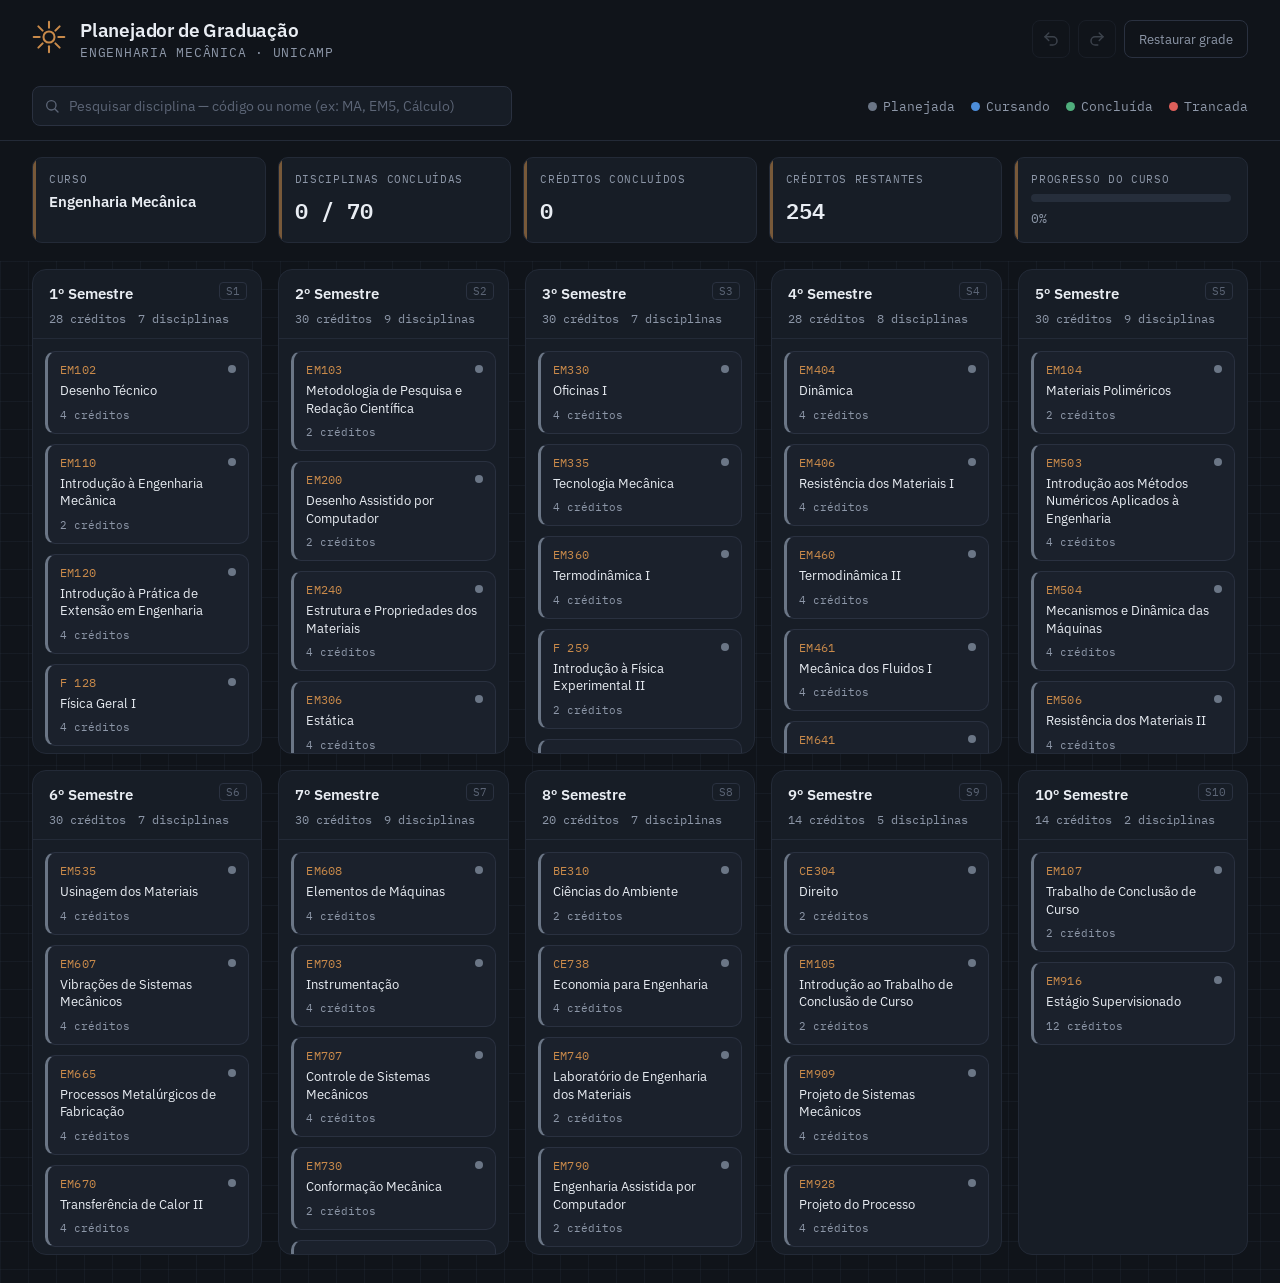
==== ICARO/index.html @ ebbb278f "Psite" ====
<!DOCTYPE html>
<html lang="pt-BR">
<head>
<meta charset="UTF-8">
<meta name="viewport" content="width=device-width, initial-scale=1.0, viewport-fit=cover">
<title>Planejador de Graduação — Engenharia Mecânica UNICAMP</title>
<link rel="preconnect" href="https://fonts.googleapis.com">
<link href="https://fonts.googleapis.com/css2?family=IBM+Plex+Mono:wght@400;500;600;700&family=IBM+Plex+Sans:wght@400;500;600;700&display=swap" rel="stylesheet">
<link rel="stylesheet" href="style.css">
</head>
<body>

<!-- ===================== CABEÇALHO FIXO ===================== -->
<div class="app-header">
  <header class="topbar">
    <div class="topbar-left">
      <div class="brand-mark" aria-hidden="true">
        <svg viewBox="0 0 40 40" width="34" height="34">
          <circle cx="20" cy="20" r="6.5" fill="none" stroke="currentColor" stroke-width="2.4"/>
          <g stroke="currentColor" stroke-width="2.4" stroke-linecap="round">
            <line x1="20" y1="2" x2="20" y2="9"/>
            <line x1="20" y1="31" x2="20" y2="38"/>
            <line x1="2" y1="20" x2="9" y2="20"/>
            <line x1="31" y1="20" x2="38" y2="20"/>
            <line x1="7.5" y1="7.5" x2="12.5" y2="12.5"/>
            <line x1="27.5" y1="27.5" x2="32.5" y2="32.5"/>
            <line x1="32.5" y1="7.5" x2="27.5" y2="12.5"/>
            <line x1="12.5" y1="27.5" x2="7.5" y2="32.5"/>
          </g>
        </svg>
      </div>
      <div class="brand-text">
        <h1>Planejador de Graduação</h1>
        <p>Engenharia Mecânica · UNICAMP</p>
      </div>
    </div>
    <div class="topbar-right">
      <button id="btn-undo" class="btn-icon" title="Desfazer (Ctrl+Z)" aria-label="Desfazer" disabled>
        <svg viewBox="0 0 24 24" width="18" height="18" fill="none" stroke="currentColor" stroke-width="2" stroke-linecap="round" stroke-linejoin="round"><path d="M9 14 4 9l5-5"/><path d="M4 9h10.5a5.5 5.5 0 0 1 0 11H11"/></svg>
      </button>
      <button id="btn-redo" class="btn-icon" title="Refazer (Ctrl+Shift+Z)" aria-label="Refazer" disabled>
        <svg viewBox="0 0 24 24" width="18" height="18" fill="none" stroke="currentColor" stroke-width="2" stroke-linecap="round" stroke-linejoin="round"><path d="m15 14 5-5-5-5"/><path d="M20 9H9.5a5.5 5.5 0 0 0 0 11H13"/></svg>
      </button>
      <button id="btn-reset" class="btn-ghost" title="Restaurar grade original">Restaurar grade</button>
    </div>
  </header>

  <!-- ===================== BARRA DE PESQUISA ===================== -->
  <div class="search-row">
    <div class="search-box">
      <svg class="search-icon" viewBox="0 0 24 24" width="16" height="16"><circle cx="11" cy="11" r="7" fill="none" stroke="currentColor" stroke-width="2"/><line x1="16.5" y1="16.5" x2="21" y2="21" stroke="currentColor" stroke-width="2" stroke-linecap="round"/></svg>
      <input id="search-input" type="text" placeholder="Pesquisar disciplina — código ou nome (ex: MA, EM5, Cálculo)">
    </div>
    <div class="legend">
      <span class="legend-item"><i class="dot dot-planejada"></i>Planejada</span>
      <span class="legend-item"><i class="dot dot-cursando"></i>Cursando</span>
      <span class="legend-item"><i class="dot dot-concluida"></i>Concluída</span>
      <span class="legend-item"><i class="dot dot-trancada"></i>Trancada</span>
    </div>
  </div>
</div>

<!-- ===================== DASHBOARD ===================== -->
<section class="dashboard" id="dashboard">
  <div class="stat-card">
    <span class="stat-label">Curso</span>
    <span class="stat-value stat-value--small" id="stat-curso">Engenharia Mecânica</span>
  </div>
  <div class="stat-card">
    <span class="stat-label">Disciplinas concluídas</span>
    <span class="stat-value" id="stat-disc-concluidas">0 / 0</span>
  </div>
  <div class="stat-card">
    <span class="stat-label">Créditos concluídos</span>
    <span class="stat-value" id="stat-creditos-concluidos">0</span>
  </div>
  <div class="stat-card">
    <span class="stat-label">Créditos restantes</span>
    <span class="stat-value" id="stat-creditos-restantes">0</span>
  </div>
  <div class="stat-card stat-card--progress">
    <span class="stat-label">Progresso do curso</span>
    <div class="progress-track">
      <div class="progress-fill" id="progress-fill"></div>
    </div>
    <span class="progress-percent" id="progress-percent">0%</span>
  </div>
</section>

<!-- ===================== QUADRO DE SEMESTRES ===================== -->
<main class="board" id="board">
  <!-- colunas geradas via JS -->
</main>

<!-- indicador de semestre visível apenas no celular -->
<div class="board-dots" id="board-dots" aria-hidden="true"></div>

<!-- ===================== MODAL DE DETALHES ===================== -->
<div class="modal-overlay" id="modal-overlay">
  <aside class="modal-panel" id="modal-panel" role="dialog" aria-modal="true">
    <button class="modal-close" id="modal-close" aria-label="Fechar">✕</button>

    <div class="modal-header">
      <span class="modal-codigo" id="modal-codigo">EM102</span>
      <h2 class="modal-nome" id="modal-nome">Nome da disciplina</h2>
      <div class="modal-status-row">
        <label for="modal-status">Status</label>
        <select id="modal-status">
          <option value="planejada">Planejada</option>
          <option value="cursando">Cursando</option>
          <option value="concluida">Concluída</option>
          <option value="trancada">Trancada</option>
        </select>
      </div>
    </div>

    <div class="modal-grid">
      <div><span class="modal-field-label">Créditos</span><span id="modal-creditos">—</span></div>
      <div><span class="modal-field-label">Departamento</span><span id="modal-departamento">—</span></div>
      <div><span class="modal-field-label">Tipo</span><span id="modal-tipo">—</span></div>
      <div><span class="modal-field-label">Semestre sugerido</span><span id="modal-semestre">—</span></div>
    </div>

    <div class="modal-section">
      <span class="modal-field-label">Pré-requisitos</span>
      <div class="chip-row" id="modal-prereqs"><span class="chip chip-empty">Nenhum</span></div>
    </div>

    <div class="modal-section">
      <span class="modal-field-label">Disciplinas desbloqueadas</span>
      <div class="chip-row" id="modal-desbloqueia"><span class="chip chip-empty">Nenhuma</span></div>
    </div>

    <div class="modal-section modal-section--grow">
      <span class="modal-field-label">Observações</span>
      <textarea id="modal-obs" placeholder="Professor bom, muito difícil, estudar antes..."></textarea>
    </div>
  </aside>
</div>

<div class="toast" id="toast"></div>

<script src="dados.js"></script>
<script src="storage.js"></script>
<script src="historico.js"></script>
<script src="dragdrop.js"></script>
<script src="modal.js"></script>
<script src="ui.js"></script>
<script src="script.js"></script>
</body>
</html>
---- ICARO/style.css ----
/* =====================================================
   Planejador de Graduação — Engenharia Mecânica UNICAMP
   Tema: "prancheta de projeto" — papel milimetrado escuro,
   tipografia técnica e acentos em latão/aço.
   ===================================================== */

:root{
  --bg:            #10141a;
  --bg-grid-line:  rgba(130, 160, 200, 0.055);
  --bg-panel:      #171d26;
  --bg-panel-2:    #1c2330;
  --bg-card:       #1b212c;
  --bg-card-hover: #212836;
  --border:        #2a3140;
  --border-soft:   #232a37;

  --text-primary:  #e9edf3;
  --text-secondary:#8d97a8;
  --text-faint:    #5c6576;

  --accent-brass:  #c98a4a;
  --accent-brass-soft: rgba(201, 138, 74, 0.16);
  --accent-steel:  #5b8fc4;

  --status-planejada: #6b7686;
  --status-cursando:  #4c8dd9;
  --status-concluida: #4fae7c;
  --status-trancada:  #dd5f5a;

  --radius-card: 10px;
  --radius-panel: 14px;

  --header-h: 116px;

  --font-display: 'IBM Plex Sans', system-ui, sans-serif;
  --font-mono: 'IBM Plex Mono', 'SFMono-Regular', Consolas, monospace;
}

*{ box-sizing: border-box; }

html, body{
  margin:0; padding:0;
  background: var(--bg);
  color: var(--text-primary);
  font-family: var(--font-display);
  -webkit-font-smoothing: antialiased;
}

body.modal-aberto{ overflow: hidden; }

::selection{ background: var(--accent-brass-soft); color: var(--text-primary); }

::-webkit-scrollbar{ height: 10px; width: 10px; }
::-webkit-scrollbar-track{ background: transparent; }
::-webkit-scrollbar-thumb{ background: #2a3140; border-radius: 8px; }
::-webkit-scrollbar-thumb:hover{ background: #3a4356; }

/* foco visível para navegação por teclado */
a:focus-visible,
button:focus-visible,
input:focus-visible,
select:focus-visible,
textarea:focus-visible,
.card:focus-visible,
.chip:focus-visible,
.board-dot:focus-visible{
  outline: 2px solid var(--accent-steel);
  outline-offset: 2px;
}

/* ===================== CABEÇALHO FIXO ===================== */

.app-header{
  position: sticky;
  top: 0;
  z-index: 50;
  background: var(--bg);
  border-bottom: 1px solid var(--border-soft);
}

/* ===================== TOPO ===================== */

.topbar{
  display:flex; align-items:center; justify-content:space-between;
  padding: 18px 32px 12px;
  gap: 16px;
}
.topbar-left{ display:flex; align-items:center; gap:14px; min-width:0; }
.brand-mark{ color: var(--accent-brass); flex-shrink:0; }
.brand-text{ min-width:0; }
.brand-text h1{
  margin:0; font-size: 19px; font-weight:600; letter-spacing: -0.01em;
  white-space: nowrap; overflow:hidden; text-overflow: ellipsis;
}
.brand-text p{
  margin:2px 0 0; font-size: 12.5px; color: var(--text-secondary);
  font-family: var(--font-mono); text-transform: uppercase; letter-spacing: 0.06em;
}
.topbar-right{ display:flex; align-items:center; gap:8px; flex-shrink:0; }

.btn-ghost{
  background: transparent; border:1px solid var(--border);
  color: var(--text-secondary); padding: 8px 14px; border-radius: 8px;
  font-family: var(--font-display); font-size: 13px; cursor:pointer;
  transition: all .15s ease;
  min-height: 38px;
}
.btn-ghost:hover{ border-color: var(--accent-brass); color: var(--accent-brass); }

.btn-icon{
  display:flex; align-items:center; justify-content:center;
  width: 38px; height: 38px;
  background: transparent; border:1px solid var(--border);
  color: var(--text-secondary); border-radius: 8px; cursor:pointer;
  transition: all .15s ease;
}
.btn-icon:hover:not(:disabled){ border-color: var(--accent-steel); color: var(--accent-steel); }
.btn-icon:disabled{ opacity: 0.35; cursor: not-allowed; }

/* ===================== PESQUISA ===================== */

.search-row{
  display:flex; align-items:center; justify-content: space-between; gap: 20px;
  padding: 14px 32px; flex-wrap: wrap;
}
.search-box{
  position:relative; flex: 1 1 320px; max-width: 480px;
}
.search-icon{ position:absolute; left:12px; top:50%; transform:translateY(-50%); color: var(--text-faint); }
.search-box input{
  width:100%; background: var(--bg-panel); border:1px solid var(--border);
  color: var(--text-primary); border-radius: 8px; padding: 10px 14px 10px 36px;
  font-size: 13.5px; font-family: var(--font-display);
  transition: border-color .15s ease;
  min-height: 40px;
}
.search-box input:focus{ outline:none; border-color: var(--accent-steel); }
.search-box input::placeholder{ color: var(--text-faint); }

.legend{ display:flex; gap: 16px; flex-wrap: wrap; }
.legend-item{
  display:flex; align-items:center; gap:6px; font-size:12.5px; color: var(--text-secondary);
  font-family: var(--font-mono);
}
.dot{ width:9px; height:9px; border-radius:50%; display:inline-block; }
.dot-planejada{ background: var(--status-planejada); }
.dot-cursando{ background: var(--status-cursando); }
.dot-concluida{ background: var(--status-concluida); }
.dot-trancada{ background: var(--status-trancada); }

/* ===================== DASHBOARD ===================== */

.dashboard{
  display:grid; grid-template-columns: repeat(5, 1fr);
  gap: 12px; padding: 16px 32px 18px;
}
.stat-card{
  background: var(--bg-panel); border:1px solid var(--border-soft);
  border-radius: var(--radius-card); padding: 14px 16px;
  display:flex; flex-direction:column; gap: 6px;
  position: relative; overflow:hidden;
}
.stat-card::before{
  content:""; position:absolute; top:0; left:0; width:3px; height:100%;
  background: var(--accent-brass); opacity: 0.55;
}
.stat-label{
  font-size: 11px; text-transform: uppercase; letter-spacing: 0.06em;
  color: var(--text-secondary); font-family: var(--font-mono);
}
.stat-value{
  font-size: 22px; font-weight:600; font-family: var(--font-mono);
  color: var(--text-primary);
}
.stat-value--small{ font-size: 15px; font-family: var(--font-display); font-weight: 600; }

.stat-card--progress{ gap: 8px; }
.progress-track{
  width:100%; height: 8px; border-radius: 5px; background: #262e3b; overflow:hidden;
}
.progress-fill{
  height:100%; width:0%; background: linear-gradient(90deg, var(--accent-steel), var(--accent-brass));
  transition: width .4s ease;
}
.progress-percent{ font-family: var(--font-mono); font-size: 13px; color: var(--text-secondary); }

@media (max-width: 980px){
  .dashboard{ grid-template-columns: repeat(2, 1fr); }
}

/* ===================== QUADRO / COLUNAS ===================== */
/* Comportamento padrão (notebook/tablet): faixa horizontal com rolagem. */

.board{
  display:flex; gap: 16px; overflow-x:auto;
  padding: 8px 32px 28px;
  background-image:
    linear-gradient(var(--bg-grid-line) 1px, transparent 1px),
    linear-gradient(90deg, var(--bg-grid-line) 1px, transparent 1px);
  background-size: 28px 28px;
  min-height: 60vh;
}

.column{
  flex: 0 0 268px;
  background: var(--bg-panel);
  border: 1px solid var(--border-soft);
  border-radius: var(--radius-panel);
  display:flex; flex-direction:column;
  max-height: calc(100vh - var(--header-h) - 130px);
  transition: border-color .15s ease, background .15s ease;
}
.column.drag-over{
  border-color: var(--accent-steel);
  background: var(--bg-panel-2);
}

.column-header{
  padding: 14px 16px 12px;
  border-bottom: 1px solid var(--border-soft);
  position: relative;
}
.column-header::before{
  content: attr(data-num);
  position:absolute; top:12px; right:14px;
  font-family: var(--font-mono); font-size: 11px; color: var(--text-faint);
  border: 1px solid var(--border); border-radius: 4px; padding: 1px 6px;
}
.column-title{ font-size: 14.5px; font-weight: 600; margin:0 0 8px; }
.column-meta{ display:flex; gap: 12px; font-size: 11.5px; font-family: var(--font-mono); color: var(--text-secondary); }
.column-credits.over-30{ color: var(--accent-brass); }
.column-credits.over-34{ color: var(--status-trancada); font-weight: 600; }
.column-warning{
  margin-top: 6px; font-size: 11px; color: var(--status-trancada);
  font-family: var(--font-mono); display:none;
}
.column-warning.show{ display:block; }

.column-body{
  flex: 1; overflow-y: auto; padding: 12px; display:flex; flex-direction:column; gap: 10px;
  min-height: 80px;
}

/* Desktop amplo: mostra os 10 semestres de uma vez, em 5x2, sem rolagem horizontal. */
@media (min-width: 1180px){
  .board{
    display:grid;
    grid-template-columns: repeat(5, minmax(0, 1fr));
    grid-auto-rows: minmax(0, 1fr);
    overflow: visible;
  }
  .column{
    flex-basis: auto;
    max-height: none;
  }
  .column-body{ max-height: 46vh; }
}

/* ===================== CARTÕES ===================== */

.card{
  background: var(--bg-card);
  border: 1px solid var(--border);
  border-left: 3px solid var(--status-planejada);
  border-radius: var(--radius-card);
  padding: 10px 12px 11px;
  cursor: grab;
  position: relative;
  transition: transform .12s ease, background .12s ease, box-shadow .12s ease;
  touch-action: pan-y;
}
.card:hover{
  background: var(--bg-card-hover);
  box-shadow: 0 4px 14px rgba(0,0,0,0.28);
  transform: translateY(-1px);
}
.card.dragging{ opacity: 0.4; }
.card:active{ cursor: grabbing; }

.card[data-status="cursando"]{ border-left-color: var(--status-cursando); }
.card[data-status="concluida"]{ border-left-color: var(--status-concluida); }
.card[data-status="trancada"]{ border-left-color: var(--status-trancada); }

.card-top{ display:flex; justify-content:space-between; align-items:flex-start; gap:8px; }
.card-codigo{
  font-family: var(--font-mono); font-size: 12px; color: var(--accent-brass);
  letter-spacing: 0.02em;
}
.card-status-dot{ width:8px; height:8px; border-radius:50%; margin-top:3px; flex-shrink:0; }
.card-status-dot[data-status="planejada"]{ background: var(--status-planejada); }
.card-status-dot[data-status="cursando"]{ background: var(--status-cursando); }
.card-status-dot[data-status="concluida"]{ background: var(--status-concluida); }
.card-status-dot[data-status="trancada"]{ background: var(--status-trancada); }

.card-nome{ font-size: 13px; line-height:1.35; margin: 5px 0 8px; color: var(--text-primary); }
.card-bottom{ display:flex; justify-content:space-between; align-items:center; }
.card-creditos{ font-family: var(--font-mono); font-size: 11px; color: var(--text-secondary); }
.card-eletiva-tag{
  font-size: 9.5px; text-transform: uppercase; letter-spacing: 0.05em;
  color: var(--accent-steel); font-family: var(--font-mono);
}
.card.highlight-match{ box-shadow: 0 0 0 2px var(--accent-brass); }
.card.hide{ display:none; }

/* clone flutuante usado durante o arraste por toque */
.card-ghost{
  position: fixed;
  z-index: 500;
  pointer-events: none;
  opacity: 0.92;
  box-shadow: 0 10px 30px rgba(0,0,0,0.45);
  transform: scale(1.03) rotate(-1deg);
}

/* ===================== INDICADOR DE SEMESTRE (MOBILE) ===================== */

.board-dots{
  display: none;
  justify-content: center;
  gap: 7px;
  padding: 4px 0 22px;
}
.board-dot{
  width: 8px; height: 8px; border-radius: 50%;
  background: var(--border);
  border: none; padding: 0; cursor: pointer;
  transition: background .15s ease, transform .15s ease;
}
.board-dot.active{
  background: var(--accent-brass);
  transform: scale(1.3);
}

/* ===================== MODAL ===================== */

.modal-overlay{
  position: fixed; inset: 0; background: rgba(8,10,14,0.6);
  display:none; align-items:stretch; justify-content:flex-end;
  z-index: 100;
  backdrop-filter: blur(2px);
}
.modal-overlay.open{ display:flex; }

.modal-panel{
  width: 420px; max-width: 92vw; height: 100%;
  background: var(--bg-panel);
  border-left: 1px solid var(--border);
  padding: 26px 26px 30px;
  overflow-y: auto;
  position: relative;
  animation: slideIn .22s ease;
}
@keyframes slideIn{
  from{ transform: translateX(24px); opacity:0; }
  to{ transform: translateX(0); opacity:1; }
}

.modal-close{
  position:absolute; top:18px; right:18px;
  background: transparent; border:none; color: var(--text-secondary);
  font-size: 16px; cursor:pointer; width:36px; height:36px; border-radius:8px;
}
.modal-close:hover{ background: var(--bg-card); color: var(--text-primary); }

.modal-codigo{
  font-family: var(--font-mono); color: var(--accent-brass); font-size: 13px;
}
.modal-nome{ font-size: 20px; margin: 6px 0 14px; line-height:1.3; padding-right: 30px; }

.modal-status-row{ display:flex; align-items:center; gap:10px; margin-bottom: 20px; }
.modal-status-row label{ font-size: 12px; color: var(--text-secondary); font-family: var(--font-mono); }
.modal-status-row select{
  background: var(--bg-card); border:1px solid var(--border); color: var(--text-primary);
  padding: 8px 10px; border-radius: 6px; font-size: 13px; font-family: var(--font-display);
  min-height: 40px;
}

.modal-grid{
  display:grid; grid-template-columns: 1fr 1fr; gap: 14px 18px;
  padding: 14px; background: var(--bg-card); border-radius: 10px; margin-bottom: 18px;
  border: 1px solid var(--border-soft);
}
.modal-grid > div{ display:flex; flex-direction:column; gap:3px; }
.modal-grid span:not(.modal-field-label){ font-size: 13.5px; }

.modal-field-label{
  font-size: 10.5px; text-transform: uppercase; letter-spacing: 0.06em;
  color: var(--text-faint); font-family: var(--font-mono);
}

.modal-section{ margin-bottom: 18px; display:flex; flex-direction:column; gap:8px; }
.modal-section--grow{ flex:1; }

.chip-row{ display:flex; flex-wrap:wrap; gap:6px; }
.chip{
  font-family: var(--font-mono); font-size: 11.5px;
  background: var(--bg-card); border: 1px solid var(--border);
  color: var(--text-primary); padding: 6px 10px; border-radius: 6px;
  cursor: pointer; transition: border-color .15s ease;
}
.chip:hover{ border-color: var(--accent-steel); }
.chip-empty{ color: var(--text-faint); cursor:default; }
.chip-empty:hover{ border-color: var(--border); }

textarea#modal-obs{
  width:100%; min-height: 130px; resize: vertical;
  background: var(--bg-card); border:1px solid var(--border); color: var(--text-primary);
  border-radius: 8px; padding: 10px 12px; font-family: var(--font-display); font-size: 13px;
  line-height:1.5;
}
textarea#modal-obs:focus{ outline:none; border-color: var(--accent-steel); }

/* ===================== TOAST ===================== */

.toast{
  position: fixed; bottom: 22px; left: 50%; transform: translateX(-50%) translateY(20px);
  background: var(--bg-panel-2); border: 1px solid var(--border);
  color: var(--text-primary); padding: 10px 18px; border-radius: 8px;
  font-size: 13px; font-family: var(--font-mono);
  opacity: 0; pointer-events:none; transition: all .25s ease;
  z-index: 200;
  max-width: 90vw; text-align:center;
}
.toast.show{ opacity: 1; transform: translateX(-50%) translateY(0); }

/* ===================== TABLET / NOTEBOOK ===================== */

@media (max-width: 1179px) and (min-width: 641px){
  .column{ flex-basis: 240px; }
}

/* ===================== RESPONSIVO — CELULAR ===================== */

@media (max-width: 640px){
  .topbar{ padding: 14px 16px 10px; gap: 10px; }
  .brand-text h1{ font-size: 16.5px; }
  .brand-text p{ font-size: 11px; }
  .topbar-right{ gap: 6px; }
  .btn-ghost{ padding: 8px 10px; font-size: 12.5px; }

  .search-row{ padding: 12px 16px; gap: 12px; }
  .legend{ display:none; } /* espaço é escasso; a cor do card já comunica o status */

  .dashboard{ padding: 0 16px 14px; grid-template-columns: 1fr 1fr; gap: 8px; }
  .stat-card{ padding: 12px 12px; }

  .board{
    padding: 6px 16px 4px;
    gap: 14px;
    scroll-snap-type: x mandatory;
    -webkit-overflow-scrolling: touch;
  }
  .column{
    flex: 0 0 100%;
    scroll-snap-align: center;
    max-height: none;
  }
  .column-body{ min-height: 50vh; max-height: calc(100vh - var(--header-h) - 220px); }

  .board-dots{ display: flex; }

  .card{ padding: 13px 14px 14px; } /* alvo de toque maior */
  .card-nome{ font-size: 13.5px; }

  .modal-panel{ width: 100vw; max-width: 100vw; padding: 20px 18px 26px; }
  .modal-nome{ font-size: 19px; }

  .toast{ bottom: 16px; font-size: 12.5px; padding: 9px 14px; }
}

@media (prefers-reduced-motion: reduce){
  *{ animation-duration: 0.001ms !important; transition-duration: 0.001ms !important; }
}
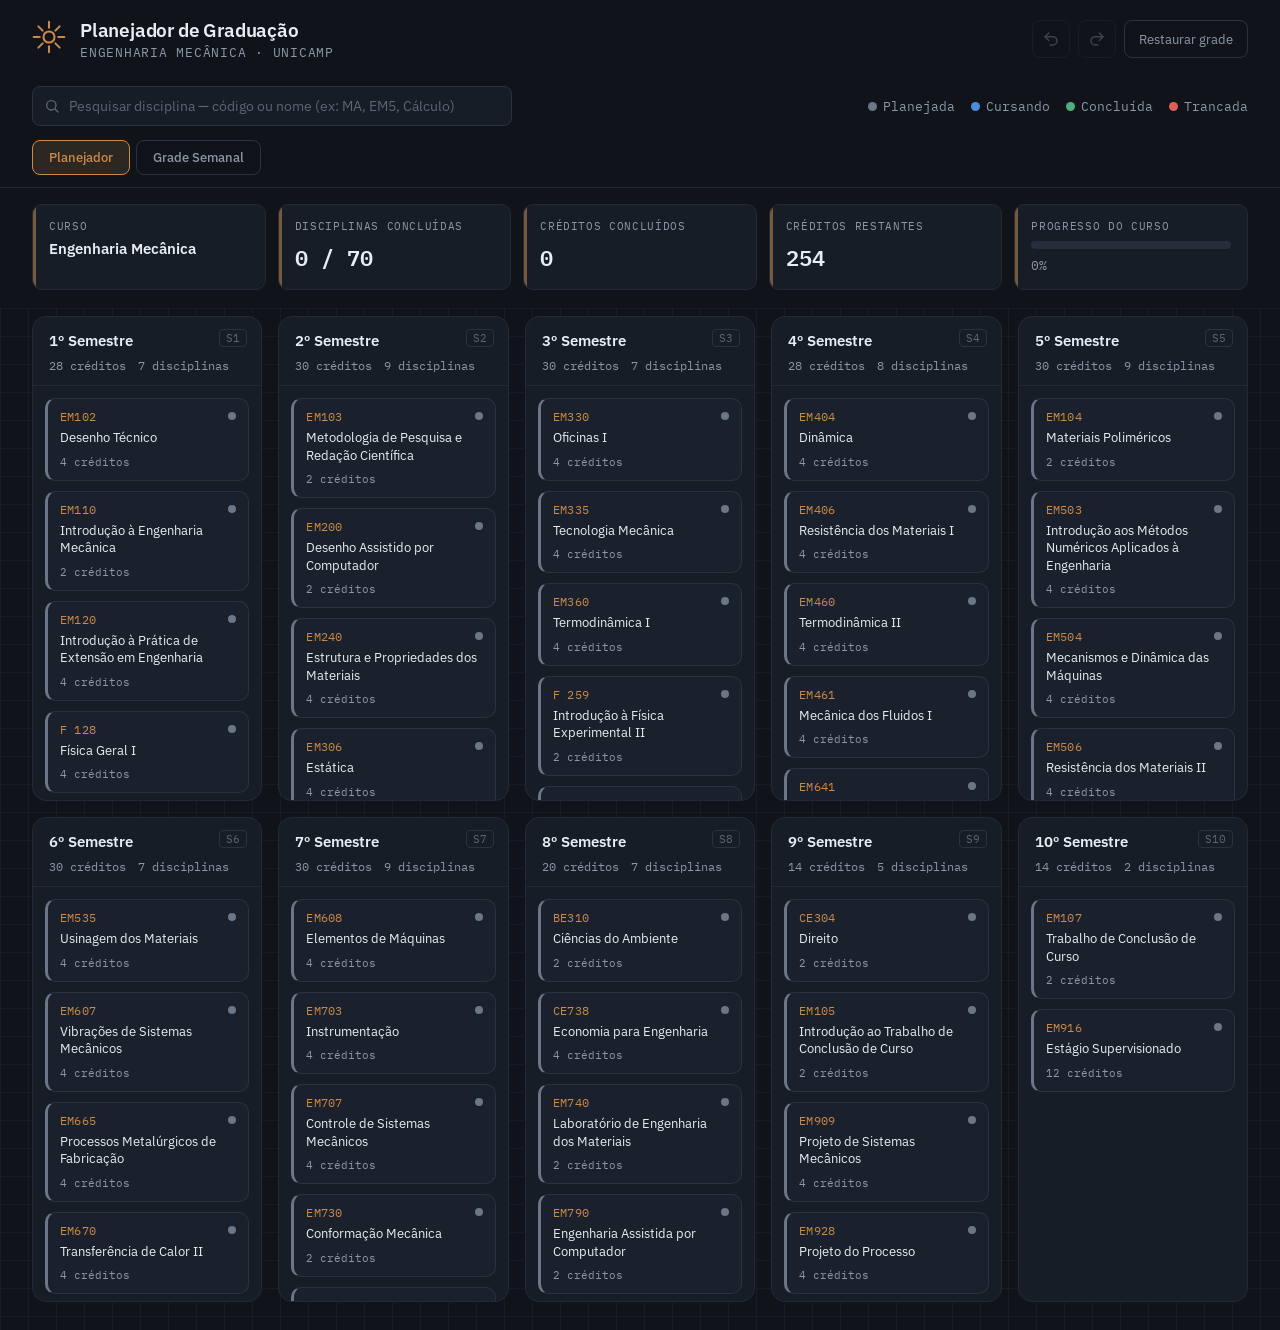
==== commit 9b1b3cf5: "Add files via upload" ====
--- a/ICARO/index.html
+++ b/ICARO/index.html
@@ -1,151 +1,206 @@
-<!DOCTYPE html>
-<html lang="pt-BR">
-<head>
-<meta charset="UTF-8">
-<meta name="viewport" content="width=device-width, initial-scale=1.0, viewport-fit=cover">
-<title>Planejador de Graduação — Engenharia Mecânica UNICAMP</title>
-<link rel="preconnect" href="https://fonts.googleapis.com">
-<link href="https://fonts.googleapis.com/css2?family=IBM+Plex+Mono:wght@400;500;600;700&family=IBM+Plex+Sans:wght@400;500;600;700&display=swap" rel="stylesheet">
-<link rel="stylesheet" href="style.css">
-</head>
-<body>
-
-<!-- ===================== CABEÇALHO FIXO ===================== -->
-<div class="app-header">
-  <header class="topbar">
-    <div class="topbar-left">
-      <div class="brand-mark" aria-hidden="true">
-        <svg viewBox="0 0 40 40" width="34" height="34">
-          <circle cx="20" cy="20" r="6.5" fill="none" stroke="currentColor" stroke-width="2.4"/>
-          <g stroke="currentColor" stroke-width="2.4" stroke-linecap="round">
-            <line x1="20" y1="2" x2="20" y2="9"/>
-            <line x1="20" y1="31" x2="20" y2="38"/>
-            <line x1="2" y1="20" x2="9" y2="20"/>
-            <line x1="31" y1="20" x2="38" y2="20"/>
-            <line x1="7.5" y1="7.5" x2="12.5" y2="12.5"/>
-            <line x1="27.5" y1="27.5" x2="32.5" y2="32.5"/>
-            <line x1="32.5" y1="7.5" x2="27.5" y2="12.5"/>
-            <line x1="12.5" y1="27.5" x2="7.5" y2="32.5"/>
-          </g>
-        </svg>
-      </div>
-      <div class="brand-text">
-        <h1>Planejador de Graduação</h1>
-        <p>Engenharia Mecânica · UNICAMP</p>
-      </div>
-    </div>
-    <div class="topbar-right">
-      <button id="btn-undo" class="btn-icon" title="Desfazer (Ctrl+Z)" aria-label="Desfazer" disabled>
-        <svg viewBox="0 0 24 24" width="18" height="18" fill="none" stroke="currentColor" stroke-width="2" stroke-linecap="round" stroke-linejoin="round"><path d="M9 14 4 9l5-5"/><path d="M4 9h10.5a5.5 5.5 0 0 1 0 11H11"/></svg>
-      </button>
-      <button id="btn-redo" class="btn-icon" title="Refazer (Ctrl+Shift+Z)" aria-label="Refazer" disabled>
-        <svg viewBox="0 0 24 24" width="18" height="18" fill="none" stroke="currentColor" stroke-width="2" stroke-linecap="round" stroke-linejoin="round"><path d="m15 14 5-5-5-5"/><path d="M20 9H9.5a5.5 5.5 0 0 0 0 11H13"/></svg>
-      </button>
-      <button id="btn-reset" class="btn-ghost" title="Restaurar grade original">Restaurar grade</button>
-    </div>
-  </header>
-
-  <!-- ===================== BARRA DE PESQUISA ===================== -->
-  <div class="search-row">
-    <div class="search-box">
-      <svg class="search-icon" viewBox="0 0 24 24" width="16" height="16"><circle cx="11" cy="11" r="7" fill="none" stroke="currentColor" stroke-width="2"/><line x1="16.5" y1="16.5" x2="21" y2="21" stroke="currentColor" stroke-width="2" stroke-linecap="round"/></svg>
-      <input id="search-input" type="text" placeholder="Pesquisar disciplina — código ou nome (ex: MA, EM5, Cálculo)">
-    </div>
-    <div class="legend">
-      <span class="legend-item"><i class="dot dot-planejada"></i>Planejada</span>
-      <span class="legend-item"><i class="dot dot-cursando"></i>Cursando</span>
-      <span class="legend-item"><i class="dot dot-concluida"></i>Concluída</span>
-      <span class="legend-item"><i class="dot dot-trancada"></i>Trancada</span>
-    </div>
-  </div>
-</div>
-
-<!-- ===================== DASHBOARD ===================== -->
-<section class="dashboard" id="dashboard">
-  <div class="stat-card">
-    <span class="stat-label">Curso</span>
-    <span class="stat-value stat-value--small" id="stat-curso">Engenharia Mecânica</span>
-  </div>
-  <div class="stat-card">
-    <span class="stat-label">Disciplinas concluídas</span>
-    <span class="stat-value" id="stat-disc-concluidas">0 / 0</span>
-  </div>
-  <div class="stat-card">
-    <span class="stat-label">Créditos concluídos</span>
-    <span class="stat-value" id="stat-creditos-concluidos">0</span>
-  </div>
-  <div class="stat-card">
-    <span class="stat-label">Créditos restantes</span>
-    <span class="stat-value" id="stat-creditos-restantes">0</span>
-  </div>
-  <div class="stat-card stat-card--progress">
-    <span class="stat-label">Progresso do curso</span>
-    <div class="progress-track">
-      <div class="progress-fill" id="progress-fill"></div>
-    </div>
-    <span class="progress-percent" id="progress-percent">0%</span>
-  </div>
-</section>
-
-<!-- ===================== QUADRO DE SEMESTRES ===================== -->
-<main class="board" id="board">
-  <!-- colunas geradas via JS -->
-</main>
-
-<!-- indicador de semestre visível apenas no celular -->
-<div class="board-dots" id="board-dots" aria-hidden="true"></div>
-
-<!-- ===================== MODAL DE DETALHES ===================== -->
-<div class="modal-overlay" id="modal-overlay">
-  <aside class="modal-panel" id="modal-panel" role="dialog" aria-modal="true">
-    <button class="modal-close" id="modal-close" aria-label="Fechar">✕</button>
-
-    <div class="modal-header">
-      <span class="modal-codigo" id="modal-codigo">EM102</span>
-      <h2 class="modal-nome" id="modal-nome">Nome da disciplina</h2>
-      <div class="modal-status-row">
-        <label for="modal-status">Status</label>
-        <select id="modal-status">
-          <option value="planejada">Planejada</option>
-          <option value="cursando">Cursando</option>
-          <option value="concluida">Concluída</option>
-          <option value="trancada">Trancada</option>
-        </select>
-      </div>
-    </div>
-
-    <div class="modal-grid">
-      <div><span class="modal-field-label">Créditos</span><span id="modal-creditos">—</span></div>
-      <div><span class="modal-field-label">Departamento</span><span id="modal-departamento">—</span></div>
-      <div><span class="modal-field-label">Tipo</span><span id="modal-tipo">—</span></div>
-      <div><span class="modal-field-label">Semestre sugerido</span><span id="modal-semestre">—</span></div>
-    </div>
-
-    <div class="modal-section">
-      <span class="modal-field-label">Pré-requisitos</span>
-      <div class="chip-row" id="modal-prereqs"><span class="chip chip-empty">Nenhum</span></div>
-    </div>
-
-    <div class="modal-section">
-      <span class="modal-field-label">Disciplinas desbloqueadas</span>
-      <div class="chip-row" id="modal-desbloqueia"><span class="chip chip-empty">Nenhuma</span></div>
-    </div>
-
-    <div class="modal-section modal-section--grow">
-      <span class="modal-field-label">Observações</span>
-      <textarea id="modal-obs" placeholder="Professor bom, muito difícil, estudar antes..."></textarea>
-    </div>
-  </aside>
-</div>
-
-<div class="toast" id="toast"></div>
-
-<script src="dados.js"></script>
-<script src="storage.js"></script>
-<script src="historico.js"></script>
-<script src="dragdrop.js"></script>
-<script src="modal.js"></script>
-<script src="ui.js"></script>
-<script src="script.js"></script>
-</body>
-</html>
+<!DOCTYPE html>
+<html lang="pt-BR">
+<head>
+<meta charset="UTF-8">
+<meta name="viewport" content="width=device-width, initial-scale=1.0, viewport-fit=cover">
+<title>Planejador de Graduação — Engenharia Mecânica UNICAMP</title>
+<link rel="preconnect" href="https://fonts.googleapis.com">
+<link href="https://fonts.googleapis.com/css2?family=IBM+Plex+Mono:wght@400;500;600;700&family=IBM+Plex+Sans:wght@400;500;600;700&display=swap" rel="stylesheet">
+<link rel="stylesheet" href="style.css">
+</head>
+<body>
+
+<!-- ===================== CABEÇALHO FIXO ===================== -->
+<div class="app-header">
+  <header class="topbar">
+    <div class="topbar-left">
+      <div class="brand-mark" aria-hidden="true">
+        <svg viewBox="0 0 40 40" width="34" height="34">
+          <circle cx="20" cy="20" r="6.5" fill="none" stroke="currentColor" stroke-width="2.4"/>
+          <g stroke="currentColor" stroke-width="2.4" stroke-linecap="round">
+            <line x1="20" y1="2" x2="20" y2="9"/>
+            <line x1="20" y1="31" x2="20" y2="38"/>
+            <line x1="2" y1="20" x2="9" y2="20"/>
+            <line x1="31" y1="20" x2="38" y2="20"/>
+            <line x1="7.5" y1="7.5" x2="12.5" y2="12.5"/>
+            <line x1="27.5" y1="27.5" x2="32.5" y2="32.5"/>
+            <line x1="32.5" y1="7.5" x2="27.5" y2="12.5"/>
+            <line x1="12.5" y1="27.5" x2="7.5" y2="32.5"/>
+          </g>
+        </svg>
+      </div>
+      <div class="brand-text">
+        <h1>Planejador de Graduação</h1>
+        <p>Engenharia Mecânica · UNICAMP</p>
+      </div>
+    </div>
+    <div class="topbar-right">
+      <button id="btn-undo" class="btn-icon" title="Desfazer (Ctrl+Z)" aria-label="Desfazer" disabled>
+        <svg viewBox="0 0 24 24" width="18" height="18" fill="none" stroke="currentColor" stroke-width="2" stroke-linecap="round" stroke-linejoin="round"><path d="M9 14 4 9l5-5"/><path d="M4 9h10.5a5.5 5.5 0 0 1 0 11H11"/></svg>
+      </button>
+      <button id="btn-redo" class="btn-icon" title="Refazer (Ctrl+Shift+Z)" aria-label="Refazer" disabled>
+        <svg viewBox="0 0 24 24" width="18" height="18" fill="none" stroke="currentColor" stroke-width="2" stroke-linecap="round" stroke-linejoin="round"><path d="m15 14 5-5-5-5"/><path d="M20 9H9.5a5.5 5.5 0 0 0 0 11H13"/></svg>
+      </button>
+      <button id="btn-reset" class="btn-ghost" title="Restaurar grade original">Restaurar grade</button>
+    </div>
+  </header>
+
+  <!-- ===================== BARRA DE PESQUISA ===================== -->
+  <div class="search-row">
+    <div class="search-box">
+      <svg class="search-icon" viewBox="0 0 24 24" width="16" height="16"><circle cx="11" cy="11" r="7" fill="none" stroke="currentColor" stroke-width="2"/><line x1="16.5" y1="16.5" x2="21" y2="21" stroke="currentColor" stroke-width="2" stroke-linecap="round"/></svg>
+      <input id="search-input" type="text" placeholder="Pesquisar disciplina — código ou nome (ex: MA, EM5, Cálculo)">
+    </div>
+    <div class="legend">
+      <span class="legend-item"><i class="dot dot-planejada"></i>Planejada</span>
+      <span class="legend-item"><i class="dot dot-cursando"></i>Cursando</span>
+      <span class="legend-item"><i class="dot dot-concluida"></i>Concluída</span>
+      <span class="legend-item"><i class="dot dot-trancada"></i>Trancada</span>
+    </div>
+  </div>
+
+  <!-- ===================== ABAS DE NAVEGAÇÃO ===================== -->
+  <div class="view-tabs" role="tablist">
+    <button class="view-tab active" id="tab-planejador" role="tab" aria-selected="true">Planejador</button>
+    <button class="view-tab" id="tab-grade-semanal" role="tab" aria-selected="false">Grade Semanal</button>
+  </div>
+</div>
+
+<!-- ===================== VISÃO: PLANEJADOR (semestres) ===================== -->
+<div id="view-planejador" class="view view-active">
+
+  <!-- ===================== DASHBOARD ===================== -->
+  <section class="dashboard" id="dashboard">
+    <div class="stat-card">
+      <span class="stat-label">Curso</span>
+      <span class="stat-value stat-value--small" id="stat-curso">Engenharia Mecânica</span>
+    </div>
+    <div class="stat-card">
+      <span class="stat-label">Disciplinas concluídas</span>
+      <span class="stat-value" id="stat-disc-concluidas">0 / 0</span>
+    </div>
+    <div class="stat-card">
+      <span class="stat-label">Créditos concluídos</span>
+      <span class="stat-value" id="stat-creditos-concluidos">0</span>
+    </div>
+    <div class="stat-card">
+      <span class="stat-label">Créditos restantes</span>
+      <span class="stat-value" id="stat-creditos-restantes">0</span>
+    </div>
+    <div class="stat-card stat-card--progress">
+      <span class="stat-label">Progresso do curso</span>
+      <div class="progress-track">
+        <div class="progress-fill" id="progress-fill"></div>
+      </div>
+      <span class="progress-percent" id="progress-percent">0%</span>
+    </div>
+  </section>
+
+  <!-- ===================== QUADRO DE SEMESTRES ===================== -->
+  <main class="board" id="board">
+    <!-- colunas geradas via JS -->
+  </main>
+
+  <!-- indicador de semestre visível apenas no celular -->
+  <div class="board-dots" id="board-dots" aria-hidden="true"></div>
+</div>
+
+<!-- ===================== VISÃO: GRADE SEMANAL (horários) ===================== -->
+<div id="view-grade-semanal" class="view" hidden>
+  <div class="gs-layout">
+
+    <!-- ---------- painel lateral: catálogo + disponíveis para alocar ---------- -->
+    <aside class="gs-sidebar">
+      <div class="gs-sidebar-section">
+        <h3 class="gs-sidebar-title">Disciplinas</h3>
+        <div class="gs-search-box">
+          <svg class="search-icon" viewBox="0 0 24 24" width="15" height="15"><circle cx="11" cy="11" r="7" fill="none" stroke="currentColor" stroke-width="2"/><line x1="16.5" y1="16.5" x2="21" y2="21" stroke="currentColor" stroke-width="2" stroke-linecap="round"/></svg>
+          <input id="gs-search" type="text" placeholder="Buscar por código ou nome">
+        </div>
+        <div class="gs-catalogo-lista" id="gs-catalogo-lista"><!-- gerado via JS --></div>
+      </div>
+
+      <div class="gs-sidebar-section gs-sidebar-section--pool">
+        <h3 class="gs-sidebar-title">Disponíveis para alocar</h3>
+        <p class="gs-pool-dica">Toque em “+” em uma disciplina para criar um cartão, depois arraste-o até um horário na grade.</p>
+        <div class="gs-pool" id="gs-pool"><!-- cartões não alocados, gerado via JS --></div>
+      </div>
+    </aside>
+
+    <!-- ---------- grade semanal em si ---------- -->
+    <div class="gs-grid-wrap">
+      <div class="gs-grid-scroll" id="gs-grid-scroll">
+        <div class="gs-grid" id="gs-grid">
+          <div class="gs-corner"></div>
+          <div class="gs-dias-header" id="gs-dias-header"><!-- gerado via JS --></div>
+          <div class="gs-time-col" id="gs-time-col"><!-- gerado via JS --></div>
+          <div class="gs-dias-cols" id="gs-dias-cols"><!-- gerado via JS --></div>
+        </div>
+      </div>
+    </div>
+  </div>
+</div>
+
+<!-- ===================== MODAL DE DETALHES ===================== -->
+<div class="modal-overlay" id="modal-overlay">
+  <aside class="modal-panel" id="modal-panel" role="dialog" aria-modal="true">
+    <button class="modal-close" id="modal-close" aria-label="Fechar">✕</button>
+
+    <div class="modal-header">
+      <span class="modal-codigo" id="modal-codigo">EM102</span>
+      <h2 class="modal-nome" id="modal-nome">Nome da disciplina</h2>
+      <div class="modal-status-row">
+        <label for="modal-status">Status</label>
+        <select id="modal-status">
+          <option value="planejada">Planejada</option>
+          <option value="cursando">Cursando</option>
+          <option value="concluida">Concluída</option>
+          <option value="trancada">Trancada</option>
+        </select>
+      </div>
+    </div>
+
+    <div class="modal-section">
+      <h3 class="modal-section-title">Informações</h3>
+      <div class="modal-grid">
+        <div><span class="modal-field-label">Créditos</span><span id="modal-creditos">—</span></div>
+        <div><span class="modal-field-label">Departamento</span><span id="modal-departamento">—</span></div>
+        <div><span class="modal-field-label">Tipo</span><span id="modal-tipo">—</span></div>
+        <div><span class="modal-field-label">Semestre sugerido</span><span id="modal-semestre">—</span></div>
+      </div>
+    </div>
+
+    <div class="modal-section">
+      <h3 class="modal-section-title">Pré-requisitos</h3>
+      <div class="chip-row" id="modal-prereqs"><span class="chip chip-empty">Nenhum</span></div>
+    </div>
+
+    <div class="modal-section">
+      <h3 class="modal-section-title">Desbloqueia</h3>
+      <div class="chip-row" id="modal-desbloqueia"><span class="chip chip-empty">Nenhuma</span></div>
+    </div>
+
+    <div class="modal-section">
+      <h3 class="modal-section-title">Ementa</h3>
+      <p class="modal-ementa" id="modal-ementa">—</p>
+    </div>
+
+    <div class="modal-section modal-section--grow">
+      <h3 class="modal-section-title">Observações</h3>
+      <textarea id="modal-obs" placeholder="Professor bom, muito difícil, estudar antes..."></textarea>
+    </div>
+  </aside>
+</div>
+
+<div class="toast" id="toast"></div>
+
+<script src="dados.js"></script>
+<script src="storage.js"></script>
+<script src="historico.js"></script>
+<script src="dragdrop.js"></script>
+<script src="modal.js"></script>
+<script src="ui.js"></script>
+<script src="grade-semanal.js"></script>
+<script src="script.js"></script>
+</body>
+</html>
--- a/ICARO/style.css
+++ b/ICARO/style.css
@@ -1,473 +1,704 @@
-/* =====================================================
-   Planejador de Graduação — Engenharia Mecânica UNICAMP
-   Tema: "prancheta de projeto" — papel milimetrado escuro,
-   tipografia técnica e acentos em latão/aço.
-   ===================================================== */
-
-:root{
-  --bg:            #10141a;
-  --bg-grid-line:  rgba(130, 160, 200, 0.055);
-  --bg-panel:      #171d26;
-  --bg-panel-2:    #1c2330;
-  --bg-card:       #1b212c;
-  --bg-card-hover: #212836;
-  --border:        #2a3140;
-  --border-soft:   #232a37;
-
-  --text-primary:  #e9edf3;
-  --text-secondary:#8d97a8;
-  --text-faint:    #5c6576;
-
-  --accent-brass:  #c98a4a;
-  --accent-brass-soft: rgba(201, 138, 74, 0.16);
-  --accent-steel:  #5b8fc4;
-
-  --status-planejada: #6b7686;
-  --status-cursando:  #4c8dd9;
-  --status-concluida: #4fae7c;
-  --status-trancada:  #dd5f5a;
-
-  --radius-card: 10px;
-  --radius-panel: 14px;
-
-  --header-h: 116px;
-
-  --font-display: 'IBM Plex Sans', system-ui, sans-serif;
-  --font-mono: 'IBM Plex Mono', 'SFMono-Regular', Consolas, monospace;
-}
-
-*{ box-sizing: border-box; }
-
-html, body{
-  margin:0; padding:0;
-  background: var(--bg);
-  color: var(--text-primary);
-  font-family: var(--font-display);
-  -webkit-font-smoothing: antialiased;
-}
-
-body.modal-aberto{ overflow: hidden; }
-
-::selection{ background: var(--accent-brass-soft); color: var(--text-primary); }
-
-::-webkit-scrollbar{ height: 10px; width: 10px; }
-::-webkit-scrollbar-track{ background: transparent; }
-::-webkit-scrollbar-thumb{ background: #2a3140; border-radius: 8px; }
-::-webkit-scrollbar-thumb:hover{ background: #3a4356; }
-
-/* foco visível para navegação por teclado */
-a:focus-visible,
-button:focus-visible,
-input:focus-visible,
-select:focus-visible,
-textarea:focus-visible,
-.card:focus-visible,
-.chip:focus-visible,
-.board-dot:focus-visible{
-  outline: 2px solid var(--accent-steel);
-  outline-offset: 2px;
-}
-
-/* ===================== CABEÇALHO FIXO ===================== */
-
-.app-header{
-  position: sticky;
-  top: 0;
-  z-index: 50;
-  background: var(--bg);
-  border-bottom: 1px solid var(--border-soft);
-}
-
-/* ===================== TOPO ===================== */
-
-.topbar{
-  display:flex; align-items:center; justify-content:space-between;
-  padding: 18px 32px 12px;
-  gap: 16px;
-}
-.topbar-left{ display:flex; align-items:center; gap:14px; min-width:0; }
-.brand-mark{ color: var(--accent-brass); flex-shrink:0; }
-.brand-text{ min-width:0; }
-.brand-text h1{
-  margin:0; font-size: 19px; font-weight:600; letter-spacing: -0.01em;
-  white-space: nowrap; overflow:hidden; text-overflow: ellipsis;
-}
-.brand-text p{
-  margin:2px 0 0; font-size: 12.5px; color: var(--text-secondary);
-  font-family: var(--font-mono); text-transform: uppercase; letter-spacing: 0.06em;
-}
-.topbar-right{ display:flex; align-items:center; gap:8px; flex-shrink:0; }
-
-.btn-ghost{
-  background: transparent; border:1px solid var(--border);
-  color: var(--text-secondary); padding: 8px 14px; border-radius: 8px;
-  font-family: var(--font-display); font-size: 13px; cursor:pointer;
-  transition: all .15s ease;
-  min-height: 38px;
-}
-.btn-ghost:hover{ border-color: var(--accent-brass); color: var(--accent-brass); }
-
-.btn-icon{
-  display:flex; align-items:center; justify-content:center;
-  width: 38px; height: 38px;
-  background: transparent; border:1px solid var(--border);
-  color: var(--text-secondary); border-radius: 8px; cursor:pointer;
-  transition: all .15s ease;
-}
-.btn-icon:hover:not(:disabled){ border-color: var(--accent-steel); color: var(--accent-steel); }
-.btn-icon:disabled{ opacity: 0.35; cursor: not-allowed; }
-
-/* ===================== PESQUISA ===================== */
-
-.search-row{
-  display:flex; align-items:center; justify-content: space-between; gap: 20px;
-  padding: 14px 32px; flex-wrap: wrap;
-}
-.search-box{
-  position:relative; flex: 1 1 320px; max-width: 480px;
-}
-.search-icon{ position:absolute; left:12px; top:50%; transform:translateY(-50%); color: var(--text-faint); }
-.search-box input{
-  width:100%; background: var(--bg-panel); border:1px solid var(--border);
-  color: var(--text-primary); border-radius: 8px; padding: 10px 14px 10px 36px;
-  font-size: 13.5px; font-family: var(--font-display);
-  transition: border-color .15s ease;
-  min-height: 40px;
-}
-.search-box input:focus{ outline:none; border-color: var(--accent-steel); }
-.search-box input::placeholder{ color: var(--text-faint); }
-
-.legend{ display:flex; gap: 16px; flex-wrap: wrap; }
-.legend-item{
-  display:flex; align-items:center; gap:6px; font-size:12.5px; color: var(--text-secondary);
-  font-family: var(--font-mono);
-}
-.dot{ width:9px; height:9px; border-radius:50%; display:inline-block; }
-.dot-planejada{ background: var(--status-planejada); }
-.dot-cursando{ background: var(--status-cursando); }
-.dot-concluida{ background: var(--status-concluida); }
-.dot-trancada{ background: var(--status-trancada); }
-
-/* ===================== DASHBOARD ===================== */
-
-.dashboard{
-  display:grid; grid-template-columns: repeat(5, 1fr);
-  gap: 12px; padding: 16px 32px 18px;
-}
-.stat-card{
-  background: var(--bg-panel); border:1px solid var(--border-soft);
-  border-radius: var(--radius-card); padding: 14px 16px;
-  display:flex; flex-direction:column; gap: 6px;
-  position: relative; overflow:hidden;
-}
-.stat-card::before{
-  content:""; position:absolute; top:0; left:0; width:3px; height:100%;
-  background: var(--accent-brass); opacity: 0.55;
-}
-.stat-label{
-  font-size: 11px; text-transform: uppercase; letter-spacing: 0.06em;
-  color: var(--text-secondary); font-family: var(--font-mono);
-}
-.stat-value{
-  font-size: 22px; font-weight:600; font-family: var(--font-mono);
-  color: var(--text-primary);
-}
-.stat-value--small{ font-size: 15px; font-family: var(--font-display); font-weight: 600; }
-
-.stat-card--progress{ gap: 8px; }
-.progress-track{
-  width:100%; height: 8px; border-radius: 5px; background: #262e3b; overflow:hidden;
-}
-.progress-fill{
-  height:100%; width:0%; background: linear-gradient(90deg, var(--accent-steel), var(--accent-brass));
-  transition: width .4s ease;
-}
-.progress-percent{ font-family: var(--font-mono); font-size: 13px; color: var(--text-secondary); }
-
-@media (max-width: 980px){
-  .dashboard{ grid-template-columns: repeat(2, 1fr); }
-}
-
-/* ===================== QUADRO / COLUNAS ===================== */
-/* Comportamento padrão (notebook/tablet): faixa horizontal com rolagem. */
-
-.board{
-  display:flex; gap: 16px; overflow-x:auto;
-  padding: 8px 32px 28px;
-  background-image:
-    linear-gradient(var(--bg-grid-line) 1px, transparent 1px),
-    linear-gradient(90deg, var(--bg-grid-line) 1px, transparent 1px);
-  background-size: 28px 28px;
-  min-height: 60vh;
-}
-
-.column{
-  flex: 0 0 268px;
-  background: var(--bg-panel);
-  border: 1px solid var(--border-soft);
-  border-radius: var(--radius-panel);
-  display:flex; flex-direction:column;
-  max-height: calc(100vh - var(--header-h) - 130px);
-  transition: border-color .15s ease, background .15s ease;
-}
-.column.drag-over{
-  border-color: var(--accent-steel);
-  background: var(--bg-panel-2);
-}
-
-.column-header{
-  padding: 14px 16px 12px;
-  border-bottom: 1px solid var(--border-soft);
-  position: relative;
-}
-.column-header::before{
-  content: attr(data-num);
-  position:absolute; top:12px; right:14px;
-  font-family: var(--font-mono); font-size: 11px; color: var(--text-faint);
-  border: 1px solid var(--border); border-radius: 4px; padding: 1px 6px;
-}
-.column-title{ font-size: 14.5px; font-weight: 600; margin:0 0 8px; }
-.column-meta{ display:flex; gap: 12px; font-size: 11.5px; font-family: var(--font-mono); color: var(--text-secondary); }
-.column-credits.over-30{ color: var(--accent-brass); }
-.column-credits.over-34{ color: var(--status-trancada); font-weight: 600; }
-.column-warning{
-  margin-top: 6px; font-size: 11px; color: var(--status-trancada);
-  font-family: var(--font-mono); display:none;
-}
-.column-warning.show{ display:block; }
-
-.column-body{
-  flex: 1; overflow-y: auto; padding: 12px; display:flex; flex-direction:column; gap: 10px;
-  min-height: 80px;
-}
-
-/* Desktop amplo: mostra os 10 semestres de uma vez, em 5x2, sem rolagem horizontal. */
-@media (min-width: 1180px){
-  .board{
-    display:grid;
-    grid-template-columns: repeat(5, minmax(0, 1fr));
-    grid-auto-rows: minmax(0, 1fr);
-    overflow: visible;
-  }
-  .column{
-    flex-basis: auto;
-    max-height: none;
-  }
-  .column-body{ max-height: 46vh; }
-}
-
-/* ===================== CARTÕES ===================== */
-
-.card{
-  background: var(--bg-card);
-  border: 1px solid var(--border);
-  border-left: 3px solid var(--status-planejada);
-  border-radius: var(--radius-card);
-  padding: 10px 12px 11px;
-  cursor: grab;
-  position: relative;
-  transition: transform .12s ease, background .12s ease, box-shadow .12s ease;
-  touch-action: pan-y;
-}
-.card:hover{
-  background: var(--bg-card-hover);
-  box-shadow: 0 4px 14px rgba(0,0,0,0.28);
-  transform: translateY(-1px);
-}
-.card.dragging{ opacity: 0.4; }
-.card:active{ cursor: grabbing; }
-
-.card[data-status="cursando"]{ border-left-color: var(--status-cursando); }
-.card[data-status="concluida"]{ border-left-color: var(--status-concluida); }
-.card[data-status="trancada"]{ border-left-color: var(--status-trancada); }
-
-.card-top{ display:flex; justify-content:space-between; align-items:flex-start; gap:8px; }
-.card-codigo{
-  font-family: var(--font-mono); font-size: 12px; color: var(--accent-brass);
-  letter-spacing: 0.02em;
-}
-.card-status-dot{ width:8px; height:8px; border-radius:50%; margin-top:3px; flex-shrink:0; }
-.card-status-dot[data-status="planejada"]{ background: var(--status-planejada); }
-.card-status-dot[data-status="cursando"]{ background: var(--status-cursando); }
-.card-status-dot[data-status="concluida"]{ background: var(--status-concluida); }
-.card-status-dot[data-status="trancada"]{ background: var(--status-trancada); }
-
-.card-nome{ font-size: 13px; line-height:1.35; margin: 5px 0 8px; color: var(--text-primary); }
-.card-bottom{ display:flex; justify-content:space-between; align-items:center; }
-.card-creditos{ font-family: var(--font-mono); font-size: 11px; color: var(--text-secondary); }
-.card-eletiva-tag{
-  font-size: 9.5px; text-transform: uppercase; letter-spacing: 0.05em;
-  color: var(--accent-steel); font-family: var(--font-mono);
-}
-.card.highlight-match{ box-shadow: 0 0 0 2px var(--accent-brass); }
-.card.hide{ display:none; }
-
-/* clone flutuante usado durante o arraste por toque */
-.card-ghost{
-  position: fixed;
-  z-index: 500;
-  pointer-events: none;
-  opacity: 0.92;
-  box-shadow: 0 10px 30px rgba(0,0,0,0.45);
-  transform: scale(1.03) rotate(-1deg);
-}
-
-/* ===================== INDICADOR DE SEMESTRE (MOBILE) ===================== */
-
-.board-dots{
-  display: none;
-  justify-content: center;
-  gap: 7px;
-  padding: 4px 0 22px;
-}
-.board-dot{
-  width: 8px; height: 8px; border-radius: 50%;
-  background: var(--border);
-  border: none; padding: 0; cursor: pointer;
-  transition: background .15s ease, transform .15s ease;
-}
-.board-dot.active{
-  background: var(--accent-brass);
-  transform: scale(1.3);
-}
-
-/* ===================== MODAL ===================== */
-
-.modal-overlay{
-  position: fixed; inset: 0; background: rgba(8,10,14,0.6);
-  display:none; align-items:stretch; justify-content:flex-end;
-  z-index: 100;
-  backdrop-filter: blur(2px);
-}
-.modal-overlay.open{ display:flex; }
-
-.modal-panel{
-  width: 420px; max-width: 92vw; height: 100%;
-  background: var(--bg-panel);
-  border-left: 1px solid var(--border);
-  padding: 26px 26px 30px;
-  overflow-y: auto;
-  position: relative;
-  animation: slideIn .22s ease;
-}
-@keyframes slideIn{
-  from{ transform: translateX(24px); opacity:0; }
-  to{ transform: translateX(0); opacity:1; }
-}
-
-.modal-close{
-  position:absolute; top:18px; right:18px;
-  background: transparent; border:none; color: var(--text-secondary);
-  font-size: 16px; cursor:pointer; width:36px; height:36px; border-radius:8px;
-}
-.modal-close:hover{ background: var(--bg-card); color: var(--text-primary); }
-
-.modal-codigo{
-  font-family: var(--font-mono); color: var(--accent-brass); font-size: 13px;
-}
-.modal-nome{ font-size: 20px; margin: 6px 0 14px; line-height:1.3; padding-right: 30px; }
-
-.modal-status-row{ display:flex; align-items:center; gap:10px; margin-bottom: 20px; }
-.modal-status-row label{ font-size: 12px; color: var(--text-secondary); font-family: var(--font-mono); }
-.modal-status-row select{
-  background: var(--bg-card); border:1px solid var(--border); color: var(--text-primary);
-  padding: 8px 10px; border-radius: 6px; font-size: 13px; font-family: var(--font-display);
-  min-height: 40px;
-}
-
-.modal-grid{
-  display:grid; grid-template-columns: 1fr 1fr; gap: 14px 18px;
-  padding: 14px; background: var(--bg-card); border-radius: 10px; margin-bottom: 18px;
-  border: 1px solid var(--border-soft);
-}
-.modal-grid > div{ display:flex; flex-direction:column; gap:3px; }
-.modal-grid span:not(.modal-field-label){ font-size: 13.5px; }
-
-.modal-field-label{
-  font-size: 10.5px; text-transform: uppercase; letter-spacing: 0.06em;
-  color: var(--text-faint); font-family: var(--font-mono);
-}
-
-.modal-section{ margin-bottom: 18px; display:flex; flex-direction:column; gap:8px; }
-.modal-section--grow{ flex:1; }
-
-.chip-row{ display:flex; flex-wrap:wrap; gap:6px; }
-.chip{
-  font-family: var(--font-mono); font-size: 11.5px;
-  background: var(--bg-card); border: 1px solid var(--border);
-  color: var(--text-primary); padding: 6px 10px; border-radius: 6px;
-  cursor: pointer; transition: border-color .15s ease;
-}
-.chip:hover{ border-color: var(--accent-steel); }
-.chip-empty{ color: var(--text-faint); cursor:default; }
-.chip-empty:hover{ border-color: var(--border); }
-
-textarea#modal-obs{
-  width:100%; min-height: 130px; resize: vertical;
-  background: var(--bg-card); border:1px solid var(--border); color: var(--text-primary);
-  border-radius: 8px; padding: 10px 12px; font-family: var(--font-display); font-size: 13px;
-  line-height:1.5;
-}
-textarea#modal-obs:focus{ outline:none; border-color: var(--accent-steel); }
-
-/* ===================== TOAST ===================== */
-
-.toast{
-  position: fixed; bottom: 22px; left: 50%; transform: translateX(-50%) translateY(20px);
-  background: var(--bg-panel-2); border: 1px solid var(--border);
-  color: var(--text-primary); padding: 10px 18px; border-radius: 8px;
-  font-size: 13px; font-family: var(--font-mono);
-  opacity: 0; pointer-events:none; transition: all .25s ease;
-  z-index: 200;
-  max-width: 90vw; text-align:center;
-}
-.toast.show{ opacity: 1; transform: translateX(-50%) translateY(0); }
-
-/* ===================== TABLET / NOTEBOOK ===================== */
-
-@media (max-width: 1179px) and (min-width: 641px){
-  .column{ flex-basis: 240px; }
-}
-
-/* ===================== RESPONSIVO — CELULAR ===================== */
-
-@media (max-width: 640px){
-  .topbar{ padding: 14px 16px 10px; gap: 10px; }
-  .brand-text h1{ font-size: 16.5px; }
-  .brand-text p{ font-size: 11px; }
-  .topbar-right{ gap: 6px; }
-  .btn-ghost{ padding: 8px 10px; font-size: 12.5px; }
-
-  .search-row{ padding: 12px 16px; gap: 12px; }
-  .legend{ display:none; } /* espaço é escasso; a cor do card já comunica o status */
-
-  .dashboard{ padding: 0 16px 14px; grid-template-columns: 1fr 1fr; gap: 8px; }
-  .stat-card{ padding: 12px 12px; }
-
-  .board{
-    padding: 6px 16px 4px;
-    gap: 14px;
-    scroll-snap-type: x mandatory;
-    -webkit-overflow-scrolling: touch;
-  }
-  .column{
-    flex: 0 0 100%;
-    scroll-snap-align: center;
-    max-height: none;
-  }
-  .column-body{ min-height: 50vh; max-height: calc(100vh - var(--header-h) - 220px); }
-
-  .board-dots{ display: flex; }
-
-  .card{ padding: 13px 14px 14px; } /* alvo de toque maior */
-  .card-nome{ font-size: 13.5px; }
-
-  .modal-panel{ width: 100vw; max-width: 100vw; padding: 20px 18px 26px; }
-  .modal-nome{ font-size: 19px; }
-
-  .toast{ bottom: 16px; font-size: 12.5px; padding: 9px 14px; }
-}
-
+/* =====================================================
+   Planejador de Graduação — Engenharia Mecânica UNICAMP
+   Tema: "prancheta de projeto" — papel milimetrado escuro,
+   tipografia técnica e acentos em latão/aço.
+   ===================================================== */
+
+:root{
+  --bg:            #10141a;
+  --bg-grid-line:  rgba(130, 160, 200, 0.055);
+  --bg-panel:      #171d26;
+  --bg-panel-2:    #1c2330;
+  --bg-card:       #1b212c;
+  --bg-card-hover: #212836;
+  --border:        #2a3140;
+  --border-soft:   #232a37;
+
+  --text-primary:  #e9edf3;
+  --text-secondary:#8d97a8;
+  --text-faint:    #5c6576;
+
+  --accent-brass:  #c98a4a;
+  --accent-brass-soft: rgba(201, 138, 74, 0.16);
+  --accent-steel:  #5b8fc4;
+
+  --status-planejada: #6b7686;
+  --status-cursando:  #4c8dd9;
+  --status-concluida: #4fae7c;
+  --status-trancada:  #dd5f5a;
+
+  --radius-card: 10px;
+  --radius-panel: 14px;
+
+  --header-h: 158px;
+
+  --font-display: 'IBM Plex Sans', system-ui, sans-serif;
+  --font-mono: 'IBM Plex Mono', 'SFMono-Regular', Consolas, monospace;
+}
+
+*{ box-sizing: border-box; }
+
+html, body{
+  margin:0; padding:0;
+  background: var(--bg);
+  color: var(--text-primary);
+  font-family: var(--font-display);
+  -webkit-font-smoothing: antialiased;
+}
+
+body.modal-aberto{ overflow: hidden; }
+
+::selection{ background: var(--accent-brass-soft); color: var(--text-primary); }
+
+::-webkit-scrollbar{ height: 10px; width: 10px; }
+::-webkit-scrollbar-track{ background: transparent; }
+::-webkit-scrollbar-thumb{ background: #2a3140; border-radius: 8px; }
+::-webkit-scrollbar-thumb:hover{ background: #3a4356; }
+
+/* foco visível para navegação por teclado */
+a:focus-visible,
+button:focus-visible,
+input:focus-visible,
+select:focus-visible,
+textarea:focus-visible,
+.card:focus-visible,
+.chip:focus-visible,
+.board-dot:focus-visible{
+  outline: 2px solid var(--accent-steel);
+  outline-offset: 2px;
+}
+
+/* ===================== CABEÇALHO FIXO ===================== */
+
+.app-header{
+  position: sticky;
+  top: 0;
+  z-index: 50;
+  background: var(--bg);
+  border-bottom: 1px solid var(--border-soft);
+}
+
+/* ===================== TOPO ===================== */
+
+.topbar{
+  display:flex; align-items:center; justify-content:space-between;
+  padding: 18px 32px 12px;
+  gap: 16px;
+}
+.topbar-left{ display:flex; align-items:center; gap:14px; min-width:0; }
+.brand-mark{ color: var(--accent-brass); flex-shrink:0; }
+.brand-text{ min-width:0; }
+.brand-text h1{
+  margin:0; font-size: 19px; font-weight:600; letter-spacing: -0.01em;
+  white-space: nowrap; overflow:hidden; text-overflow: ellipsis;
+}
+.brand-text p{
+  margin:2px 0 0; font-size: 12.5px; color: var(--text-secondary);
+  font-family: var(--font-mono); text-transform: uppercase; letter-spacing: 0.06em;
+}
+.topbar-right{ display:flex; align-items:center; gap:8px; flex-shrink:0; }
+
+.btn-ghost{
+  background: transparent; border:1px solid var(--border);
+  color: var(--text-secondary); padding: 8px 14px; border-radius: 8px;
+  font-family: var(--font-display); font-size: 13px; cursor:pointer;
+  transition: all .15s ease;
+  min-height: 38px;
+}
+.btn-ghost:hover{ border-color: var(--accent-brass); color: var(--accent-brass); }
+
+.btn-icon{
+  display:flex; align-items:center; justify-content:center;
+  width: 38px; height: 38px;
+  background: transparent; border:1px solid var(--border);
+  color: var(--text-secondary); border-radius: 8px; cursor:pointer;
+  transition: all .15s ease;
+}
+.btn-icon:hover:not(:disabled){ border-color: var(--accent-steel); color: var(--accent-steel); }
+.btn-icon:disabled{ opacity: 0.35; cursor: not-allowed; }
+
+/* ===================== PESQUISA ===================== */
+
+.search-row{
+  display:flex; align-items:center; justify-content: space-between; gap: 20px;
+  padding: 14px 32px; flex-wrap: wrap;
+}
+.search-box{
+  position:relative; flex: 1 1 320px; max-width: 480px;
+}
+.search-icon{ position:absolute; left:12px; top:50%; transform:translateY(-50%); color: var(--text-faint); }
+.search-box input{
+  width:100%; background: var(--bg-panel); border:1px solid var(--border);
+  color: var(--text-primary); border-radius: 8px; padding: 10px 14px 10px 36px;
+  font-size: 13.5px; font-family: var(--font-display);
+  transition: border-color .15s ease;
+  min-height: 40px;
+}
+.search-box input:focus{ outline:none; border-color: var(--accent-steel); }
+.search-box input::placeholder{ color: var(--text-faint); }
+
+.legend{ display:flex; gap: 16px; flex-wrap: wrap; }
+.legend-item{
+  display:flex; align-items:center; gap:6px; font-size:12.5px; color: var(--text-secondary);
+  font-family: var(--font-mono);
+}
+.dot{ width:9px; height:9px; border-radius:50%; display:inline-block; }
+.dot-planejada{ background: var(--status-planejada); }
+.dot-cursando{ background: var(--status-cursando); }
+.dot-concluida{ background: var(--status-concluida); }
+.dot-trancada{ background: var(--status-trancada); }
+
+/* ===================== DASHBOARD ===================== */
+
+.dashboard{
+  display:grid; grid-template-columns: repeat(5, 1fr);
+  gap: 12px; padding: 16px 32px 18px;
+}
+.stat-card{
+  background: var(--bg-panel); border:1px solid var(--border-soft);
+  border-radius: var(--radius-card); padding: 14px 16px;
+  display:flex; flex-direction:column; gap: 6px;
+  position: relative; overflow:hidden;
+}
+.stat-card::before{
+  content:""; position:absolute; top:0; left:0; width:3px; height:100%;
+  background: var(--accent-brass); opacity: 0.55;
+}
+.stat-label{
+  font-size: 11px; text-transform: uppercase; letter-spacing: 0.06em;
+  color: var(--text-secondary); font-family: var(--font-mono);
+}
+.stat-value{
+  font-size: 22px; font-weight:600; font-family: var(--font-mono);
+  color: var(--text-primary);
+}
+.stat-value--small{ font-size: 15px; font-family: var(--font-display); font-weight: 600; }
+
+.stat-card--progress{ gap: 8px; }
+.progress-track{
+  width:100%; height: 8px; border-radius: 5px; background: #262e3b; overflow:hidden;
+}
+.progress-fill{
+  height:100%; width:0%; background: linear-gradient(90deg, var(--accent-steel), var(--accent-brass));
+  transition: width .4s ease;
+}
+.progress-percent{ font-family: var(--font-mono); font-size: 13px; color: var(--text-secondary); }
+
+@media (max-width: 980px){
+  .dashboard{ grid-template-columns: repeat(2, 1fr); }
+}
+
+/* ===================== QUADRO / COLUNAS ===================== */
+/* Comportamento padrão (notebook/tablet): faixa horizontal com rolagem. */
+
+.board{
+  display:flex; gap: 16px; overflow-x:auto;
+  padding: 8px 32px 28px;
+  background-image:
+    linear-gradient(var(--bg-grid-line) 1px, transparent 1px),
+    linear-gradient(90deg, var(--bg-grid-line) 1px, transparent 1px);
+  background-size: 28px 28px;
+  min-height: 60vh;
+}
+
+.column{
+  flex: 0 0 268px;
+  background: var(--bg-panel);
+  border: 1px solid var(--border-soft);
+  border-radius: var(--radius-panel);
+  display:flex; flex-direction:column;
+  max-height: calc(100vh - var(--header-h) - 130px);
+  transition: border-color .15s ease, background .15s ease;
+}
+.column.drag-over{
+  border-color: var(--accent-steel);
+  background: var(--bg-panel-2);
+}
+
+.column-header{
+  padding: 14px 16px 12px;
+  border-bottom: 1px solid var(--border-soft);
+  position: relative;
+}
+.column-header::before{
+  content: attr(data-num);
+  position:absolute; top:12px; right:14px;
+  font-family: var(--font-mono); font-size: 11px; color: var(--text-faint);
+  border: 1px solid var(--border); border-radius: 4px; padding: 1px 6px;
+}
+.column-title{ font-size: 14.5px; font-weight: 600; margin:0 0 8px; }
+.column-meta{ display:flex; gap: 12px; font-size: 11.5px; font-family: var(--font-mono); color: var(--text-secondary); }
+.column-credits.over-30{ color: var(--accent-brass); }
+.column-credits.over-34{ color: var(--status-trancada); font-weight: 600; }
+.column-warning{
+  margin-top: 6px; font-size: 11px; color: var(--status-trancada);
+  font-family: var(--font-mono); display:none;
+}
+.column-warning.show{ display:block; }
+
+.column-body{
+  flex: 1; overflow-y: auto; padding: 12px; display:flex; flex-direction:column; gap: 10px;
+  min-height: 80px;
+}
+
+/* Desktop amplo: mostra os 10 semestres de uma vez, em 5x2, sem rolagem horizontal. */
+@media (min-width: 1180px){
+  .board{
+    display:grid;
+    grid-template-columns: repeat(5, minmax(0, 1fr));
+    grid-auto-rows: minmax(0, 1fr);
+    overflow: visible;
+  }
+  .column{
+    flex-basis: auto;
+    max-height: none;
+  }
+  .column-body{ max-height: 46vh; }
+}
+
+/* ===================== CARTÕES ===================== */
+
+.card{
+  background: var(--bg-card);
+  border: 1px solid var(--border);
+  border-left: 3px solid var(--status-planejada);
+  border-radius: var(--radius-card);
+  padding: 10px 12px 11px;
+  cursor: grab;
+  position: relative;
+  transition: transform .12s ease, background .12s ease, box-shadow .12s ease;
+  touch-action: pan-y;
+}
+.card:hover{
+  background: var(--bg-card-hover);
+  box-shadow: 0 4px 14px rgba(0,0,0,0.28);
+  transform: translateY(-1px);
+}
+.card.dragging{ opacity: 0.4; }
+.card:active{ cursor: grabbing; }
+
+/* feedback tátil enquanto o dedo segura o card, antes do long press
+   confirmar o modo de arraste (evita "clique morto" no toque) */
+.card.touch-pressing{
+  background: var(--bg-card-hover);
+  transition: background .15s ease;
+}
+
+.card[data-status="cursando"]{ border-left-color: var(--status-cursando); }
+.card[data-status="concluida"]{ border-left-color: var(--status-concluida); }
+.card[data-status="trancada"]{ border-left-color: var(--status-trancada); }
+
+.card-top{ display:flex; justify-content:space-between; align-items:flex-start; gap:8px; }
+.card-codigo{
+  font-family: var(--font-mono); font-size: 12px; color: var(--accent-brass);
+  letter-spacing: 0.02em;
+}
+.card-status-dot{ width:8px; height:8px; border-radius:50%; margin-top:3px; flex-shrink:0; }
+.card-status-dot[data-status="planejada"]{ background: var(--status-planejada); }
+.card-status-dot[data-status="cursando"]{ background: var(--status-cursando); }
+.card-status-dot[data-status="concluida"]{ background: var(--status-concluida); }
+.card-status-dot[data-status="trancada"]{ background: var(--status-trancada); }
+
+.card-nome{ font-size: 13px; line-height:1.35; margin: 5px 0 8px; color: var(--text-primary); }
+.card-bottom{ display:flex; justify-content:space-between; align-items:center; }
+.card-creditos{ font-family: var(--font-mono); font-size: 11px; color: var(--text-secondary); }
+.card-eletiva-tag{
+  font-size: 9.5px; text-transform: uppercase; letter-spacing: 0.05em;
+  color: var(--accent-steel); font-family: var(--font-mono);
+}
+.card.highlight-match{ box-shadow: 0 0 0 2px var(--accent-brass); }
+.card.hide{ display:none; }
+
+/* clone flutuante usado durante o arraste por toque */
+.card-ghost{
+  position: fixed;
+  z-index: 500;
+  pointer-events: none;
+  opacity: 0.92;
+  box-shadow: 0 10px 30px rgba(0,0,0,0.45);
+  transform: scale(1.03) rotate(-1deg);
+}
+
+/* ===================== INDICADOR DE SEMESTRE (MOBILE) ===================== */
+
+.board-dots{
+  display: none;
+  justify-content: center;
+  gap: 7px;
+  padding: 4px 0 22px;
+}
+.board-dot{
+  width: 8px; height: 8px; border-radius: 50%;
+  background: var(--border);
+  border: none; padding: 0; cursor: pointer;
+  transition: background .15s ease, transform .15s ease;
+}
+.board-dot.active{
+  background: var(--accent-brass);
+  transform: scale(1.3);
+}
+
+/* ===================== MODAL ===================== */
+
+.modal-overlay{
+  position: fixed; inset: 0; background: rgba(8,10,14,0.6);
+  display:none; align-items:stretch; justify-content:flex-end;
+  z-index: 100;
+  backdrop-filter: blur(2px);
+}
+.modal-overlay.open{ display:flex; }
+
+.modal-panel{
+  width: 420px; max-width: 92vw; height: 100%;
+  background: var(--bg-panel);
+  border-left: 1px solid var(--border);
+  padding: 26px 26px 30px;
+  overflow-y: auto;
+  position: relative;
+  animation: slideIn .22s ease;
+}
+@keyframes slideIn{
+  from{ transform: translateX(24px); opacity:0; }
+  to{ transform: translateX(0); opacity:1; }
+}
+
+.modal-close{
+  position:absolute; top:18px; right:18px;
+  background: transparent; border:none; color: var(--text-secondary);
+  font-size: 16px; cursor:pointer; width:36px; height:36px; border-radius:8px;
+}
+.modal-close:hover{ background: var(--bg-card); color: var(--text-primary); }
+
+.modal-codigo{
+  font-family: var(--font-mono); color: var(--accent-brass); font-size: 13px;
+}
+.modal-nome{ font-size: 20px; margin: 6px 0 14px; line-height:1.3; padding-right: 30px; }
+
+.modal-status-row{ display:flex; align-items:center; gap:10px; margin-bottom: 20px; }
+.modal-status-row label{ font-size: 12px; color: var(--text-secondary); font-family: var(--font-mono); }
+.modal-status-row select{
+  background: var(--bg-card); border:1px solid var(--border); color: var(--text-primary);
+  padding: 8px 10px; border-radius: 6px; font-size: 13px; font-family: var(--font-display);
+  min-height: 40px;
+}
+
+.modal-grid{
+  display:grid; grid-template-columns: 1fr 1fr; gap: 14px 18px;
+  padding: 14px; background: var(--bg-card); border-radius: 10px;
+  border: 1px solid var(--border-soft);
+}
+.modal-grid > div{ display:flex; flex-direction:column; gap:3px; }
+.modal-grid span:not(.modal-field-label){ font-size: 13.5px; }
+
+.modal-field-label{
+  font-size: 10.5px; text-transform: uppercase; letter-spacing: 0.06em;
+  color: var(--text-faint); font-family: var(--font-mono);
+}
+
+.modal-section{
+  margin-bottom: 18px; padding-top: 16px; display:flex; flex-direction:column; gap:8px;
+  border-top: 1px solid var(--border-soft);
+}
+.modal-section:first-of-type{ border-top: none; padding-top: 0; }
+.modal-section--grow{ flex:1; }
+
+.modal-section-title{
+  margin: 0; font-size: 11px; text-transform: uppercase; letter-spacing: 0.08em;
+  color: var(--text-secondary); font-family: var(--font-mono); font-weight: 600;
+}
+
+.modal-ementa{
+  margin: 0; font-size: 13px; line-height: 1.6; color: var(--text-primary);
+  background: var(--bg-card); border: 1px solid var(--border-soft);
+  border-radius: 8px; padding: 12px 14px; white-space: pre-line;
+}
+
+.chip-row{ display:flex; flex-wrap:wrap; gap:6px; }
+.chip{
+  font-family: var(--font-mono); font-size: 11.5px;
+  background: var(--bg-card); border: 1px solid var(--border);
+  color: var(--text-primary); padding: 6px 10px; border-radius: 6px;
+  cursor: pointer; transition: border-color .15s ease;
+}
+.chip:hover{ border-color: var(--accent-steel); }
+.chip-empty{ color: var(--text-faint); cursor:default; }
+.chip-empty:hover{ border-color: var(--border); }
+
+textarea#modal-obs{
+  width:100%; min-height: 130px; resize: vertical;
+  background: var(--bg-card); border:1px solid var(--border); color: var(--text-primary);
+  border-radius: 8px; padding: 10px 12px; font-family: var(--font-display); font-size: 13px;
+  line-height:1.5;
+}
+textarea#modal-obs:focus{ outline:none; border-color: var(--accent-steel); }
+
+/* ===================== TOAST ===================== */
+
+.toast{
+  position: fixed; bottom: 22px; left: 50%; transform: translateX(-50%) translateY(20px);
+  background: var(--bg-panel-2); border: 1px solid var(--border);
+  color: var(--text-primary); padding: 10px 18px; border-radius: 8px;
+  font-size: 13px; font-family: var(--font-mono);
+  opacity: 0; pointer-events:none; transition: all .25s ease;
+  z-index: 200;
+  max-width: 90vw; text-align:center;
+}
+.toast.show{ opacity: 1; transform: translateX(-50%) translateY(0); }
+
+/* ===================== TABLET / NOTEBOOK ===================== */
+
+@media (max-width: 1179px) and (min-width: 641px){
+  .column{ flex-basis: 240px; }
+}
+
+/* ===================== RESPONSIVO — CELULAR ===================== */
+
+@media (max-width: 640px){
+  .topbar{ padding: 14px 16px 10px; gap: 10px; }
+  .brand-text h1{ font-size: 16.5px; }
+  .brand-text p{ font-size: 11px; }
+  .topbar-right{ gap: 6px; }
+  .btn-ghost{ padding: 8px 10px; font-size: 12.5px; }
+
+  .search-row{ padding: 12px 16px; gap: 12px; }
+  .legend{ display:none; } /* espaço é escasso; a cor do card já comunica o status */
+
+  .dashboard{ padding: 0 16px 14px; grid-template-columns: 1fr 1fr; gap: 8px; }
+  .stat-card{ padding: 12px 12px; }
+
+  .board{
+    padding: 6px 16px 4px;
+    gap: 14px;
+    scroll-snap-type: x mandatory;
+    -webkit-overflow-scrolling: touch;
+  }
+  .board.autoscroll-ativo{
+    scroll-snap-type: none !important;
+  }
+  .column{
+    flex: 0 0 100%;
+    scroll-snap-align: center;
+    max-height: none;
+  }
+  .column-body{ min-height: 50vh; max-height: calc(100vh - var(--header-h) - 220px); }
+
+  .board-dots{ display: flex; }
+
+  .card{ padding: 13px 14px 14px; } /* alvo de toque maior */
+  .card-nome{ font-size: 13.5px; }
+
+  .modal-panel{ width: 100vw; max-width: 100vw; padding: 20px 18px 26px; }
+  .modal-nome{ font-size: 19px; }
+
+  .toast{ bottom: 16px; font-size: 12.5px; padding: 9px 14px; }
+}
+
+/* ===================== ABAS (Planejador / Grade Semanal) ===================== */
+
+.view-tabs{
+  display:flex; gap: 6px; padding: 0 32px 12px;
+}
+.view-tab{
+  background: transparent; border: 1px solid var(--border);
+  color: var(--text-secondary); padding: 8px 16px; border-radius: 8px;
+  font-family: var(--font-display); font-size: 13px; font-weight: 500; cursor:pointer;
+  transition: all .15s ease;
+}
+.view-tab:hover{ color: var(--text-primary); border-color: var(--accent-steel); }
+.view-tab.active{
+  background: var(--accent-brass-soft); border-color: var(--accent-brass); color: var(--accent-brass);
+}
+
+.view{ }
+.view[hidden]{ display:none; }
+
+/* ===================== GRADE SEMANAL ===================== */
+
+.gs-layout{
+  display:flex; gap: 20px; align-items:flex-start;
+  padding: 8px 32px 32px;
+  min-height: calc(100vh - var(--header-h) - 20px);
+}
+
+/* ---------- painel lateral ---------- */
+
+.gs-sidebar{
+  flex: 0 0 296px; display:flex; flex-direction:column; gap: 18px;
+  max-height: calc(100vh - var(--header-h) - 20px);
+}
+.gs-sidebar-section{
+  background: var(--bg-panel); border: 1px solid var(--border-soft);
+  border-radius: var(--radius-panel); padding: 14px 14px 16px;
+  display:flex; flex-direction:column; gap: 10px; min-height: 0;
+}
+.gs-sidebar-section--pool{ flex:1; }
+.gs-sidebar-title{
+  margin:0; font-size: 11px; text-transform: uppercase; letter-spacing: 0.08em;
+  color: var(--text-secondary); font-family: var(--font-mono); font-weight: 600;
+}
+.gs-pool-dica{ margin:0; font-size: 11.5px; color: var(--text-faint); line-height:1.5; }
+
+.gs-search-box{ position: relative; }
+.gs-search-box .search-icon{ position:absolute; left:10px; top:50%; transform:translateY(-50%); color: var(--text-faint); }
+.gs-search-box input{
+  width:100%; background: var(--bg-card); border:1px solid var(--border);
+  color: var(--text-primary); border-radius: 7px; padding: 8px 10px 8px 32px;
+  font-size: 12.5px; font-family: var(--font-display); min-height: 36px;
+}
+.gs-search-box input:focus{ outline:none; border-color: var(--accent-steel); }
+
+.gs-catalogo-lista{
+  overflow-y:auto; display:flex; flex-direction:column; gap: 6px; max-height: 240px;
+  padding-right: 2px;
+}
+.gs-catalogo-item{
+  display:flex; align-items:center; justify-content:space-between; gap: 8px;
+  background: var(--bg-card); border: 1px solid var(--border-soft);
+  border-left: 3px solid hsl(var(--cor-h), 60%, 55%);
+  border-radius: 7px; padding: 7px 8px 7px 10px;
+}
+.gs-catalogo-item-info{ display:flex; flex-direction:column; gap:1px; min-width:0; }
+.gs-catalogo-codigo{ font-family: var(--font-mono); font-size: 11px; color: var(--accent-brass); }
+.gs-catalogo-nome{
+  font-size: 11.5px; color: var(--text-primary); white-space:nowrap; overflow:hidden; text-overflow:ellipsis;
+  max-width: 180px;
+}
+.gs-btn-add{
+  flex-shrink:0; width: 26px; height: 26px; border-radius: 6px;
+  background: transparent; border:1px solid var(--border); color: var(--text-secondary);
+  font-size: 15px; line-height:1; cursor:pointer; transition: all .15s ease;
+}
+.gs-btn-add:hover{ border-color: var(--accent-brass); color: var(--accent-brass); background: var(--accent-brass-soft); }
+
+.gs-vazio{ font-size: 12px; color: var(--text-faint); margin: 4px 2px; line-height:1.5; }
+
+.gs-pool{
+  display:flex; flex-wrap:wrap; gap: 8px; overflow-y:auto; align-content:flex-start;
+  flex:1; min-height: 80px; border-radius: 8px; transition: background .15s ease;
+}
+.gs-pool.drag-over{ background: var(--bg-panel-2); outline: 1px dashed var(--accent-steel); }
+
+/* ---------- cartões (comuns ao pool e à grade) ---------- */
+
+.gs-card{
+  background: hsla(var(--cor-h), 55%, 45%, 0.20);
+  border: 1px solid hsla(var(--cor-h), 55%, 55%, 0.45);
+  border-left: 3px solid hsl(var(--cor-h), 60%, 58%);
+  border-radius: 7px;
+  color: var(--text-primary);
+  cursor: grab;
+  touch-action: none;
+  position: relative;
+  transition: box-shadow .12s ease, opacity .12s ease;
+}
+.gs-card:active{ cursor: grabbing; }
+.gs-card.dragging{ opacity: .35; }
+.gs-card.touch-pressing{ box-shadow: 0 0 0 2px hsla(var(--cor-h), 60%, 60%, .5); }
+
+.gs-card-pool{
+  padding: 6px 24px 6px 9px; display:flex; align-items:center;
+  min-width: 108px; max-width: 190px;
+}
+.gs-card-pool .gs-card-textos{ display:flex; flex-direction:column; gap:1px; min-width:0; }
+
+.gs-card-grade{
+  position:absolute; left: 3px; right: 3px; padding: 4px 20px 4px 7px;
+  display:flex; flex-direction:column; gap:1px; overflow:hidden; z-index: 2;
+}
+
+.gs-card-codigo{ font-family: var(--font-mono); font-weight:700; font-size: 11.5px; line-height:1.2; }
+.gs-card-materia{
+  font-size: 10.5px; line-height: 1.25; color: var(--text-primary); opacity: .92;
+  display:-webkit-box; -webkit-line-clamp: 2; -webkit-box-orient: vertical; overflow:hidden;
+}
+.gs-card-pool .gs-card-materia{ -webkit-line-clamp: 1; }
+.gs-card-grade .gs-card-horario{ font-size: 10px; color: var(--text-primary); opacity:.85; font-family: var(--font-mono); margin-top: 1px; }
+
+.gs-card-remover{
+  position:absolute; top:3px; right:3px; width:18px; height:18px; border-radius:5px;
+  background: rgba(0,0,0,0.25); border:none; color: var(--text-primary);
+  font-size: 10px; line-height:1; cursor:pointer; display:flex; align-items:center; justify-content:center;
+  opacity: .7; transition: opacity .12s ease;
+}
+.gs-card-remover:hover{ opacity: 1; background: rgba(0,0,0,0.4); }
+
+.gs-card-resize{
+  position:absolute; left:0; right:0; bottom:0; height: 9px; cursor: ns-resize;
+  display:flex; align-items:flex-end; justify-content:center;
+}
+.gs-card-resize::after{
+  content:""; width: 26px; height: 3px; border-radius: 2px; margin-bottom: 2px;
+  background: rgba(255,255,255,0.4);
+}
+
+.gs-card-ghost{
+  position: fixed; z-index: 500; pointer-events:none; opacity: .92;
+  box-shadow: 0 10px 30px rgba(0,0,0,0.45); transform: scale(1.03) rotate(-1deg);
+}
+
+/* ---------- grade em si ---------- */
+
+.gs-grid-wrap{ flex:1; min-width: 0; }
+.gs-grid-scroll{
+  overflow: auto; border: 1px solid var(--border-soft); border-radius: var(--radius-panel);
+  background: var(--bg-panel); max-height: calc(100vh - var(--header-h) - 20px);
+}
+.gs-grid{
+  display:grid; grid-template-columns: 58px 1fr; grid-template-rows: 40px auto;
+  min-width: 640px;
+}
+.gs-corner{
+  grid-column:1; grid-row:1; position: sticky; top:0; left:0; z-index:5;
+  background: var(--bg-panel); border-bottom: 1px solid var(--border-soft); border-right: 1px solid var(--border-soft);
+}
+.gs-dias-header{
+  grid-column:2; grid-row:1; display:grid; grid-template-columns: repeat(6, 1fr);
+  position: sticky; top:0; z-index:4; background: var(--bg-panel);
+  border-bottom: 1px solid var(--border-soft);
+}
+.gs-dia-header-cel{
+  display:flex; align-items:center; justify-content:center;
+  font-size: 12px; font-weight:600; color: var(--text-secondary);
+  border-left: 1px solid var(--border-soft);
+}
+.gs-time-col{
+  grid-column:1; grid-row:2; position: sticky; left:0; z-index:3; background: var(--bg-panel);
+  border-right: 1px solid var(--border-soft);
+}
+.gs-hora-label{
+  font-size: 10px; font-family: var(--font-mono); color: var(--text-faint);
+  text-align:right; padding: 2px 6px 0 0; border-top: 1px solid var(--border-soft); box-sizing:border-box;
+}
+.gs-dias-cols{
+  grid-column:2; grid-row:2; display:grid; grid-template-columns: repeat(6, 1fr);
+}
+.gs-dia-col{
+  position:relative; border-left: 1px solid var(--border-soft);
+  background-image:
+    repeating-linear-gradient(to bottom, transparent 0, transparent calc(var(--slot-h) * 2 - 1px), var(--border) calc(var(--slot-h) * 2 - 1px), var(--border) calc(var(--slot-h) * 2)),
+    repeating-linear-gradient(to bottom, transparent 0, transparent calc(var(--slot-h) - 1px), var(--border-soft) calc(var(--slot-h) - 1px), var(--border-soft) var(--slot-h));
+  transition: background-color .15s ease;
+}
+.gs-dia-col.drag-over{ background-color: var(--bg-panel-2); }
+
+.gs-drop-preview{
+  position:absolute; left:3px; right:3px; z-index:1;
+  background: var(--accent-steel); opacity: .18; border: 1px dashed var(--accent-steel);
+  border-radius: 6px; pointer-events:none;
+}
+
+/* ===================== RESPONSIVO — GRADE SEMANAL NO CELULAR ===================== */
+
+@media (max-width: 900px){
+  .gs-layout{ flex-direction:column; padding: 8px 16px 24px; }
+  .gs-sidebar{ flex-basis:auto; max-height:none; }
+  .gs-catalogo-lista{ max-height: 180px; }
+  .gs-sidebar-section--pool{ flex: 0 0 auto; }
+  .gs-pool{ max-height: 160px; }
+  .gs-grid-scroll{ max-height: 65vh; }
+  .view-tabs{ padding: 0 16px 12px; }
+}
+
 @media (prefers-reduced-motion: reduce){
   *{ animation-duration: 0.001ms !important; transition-duration: 0.001ms !important; }
 }
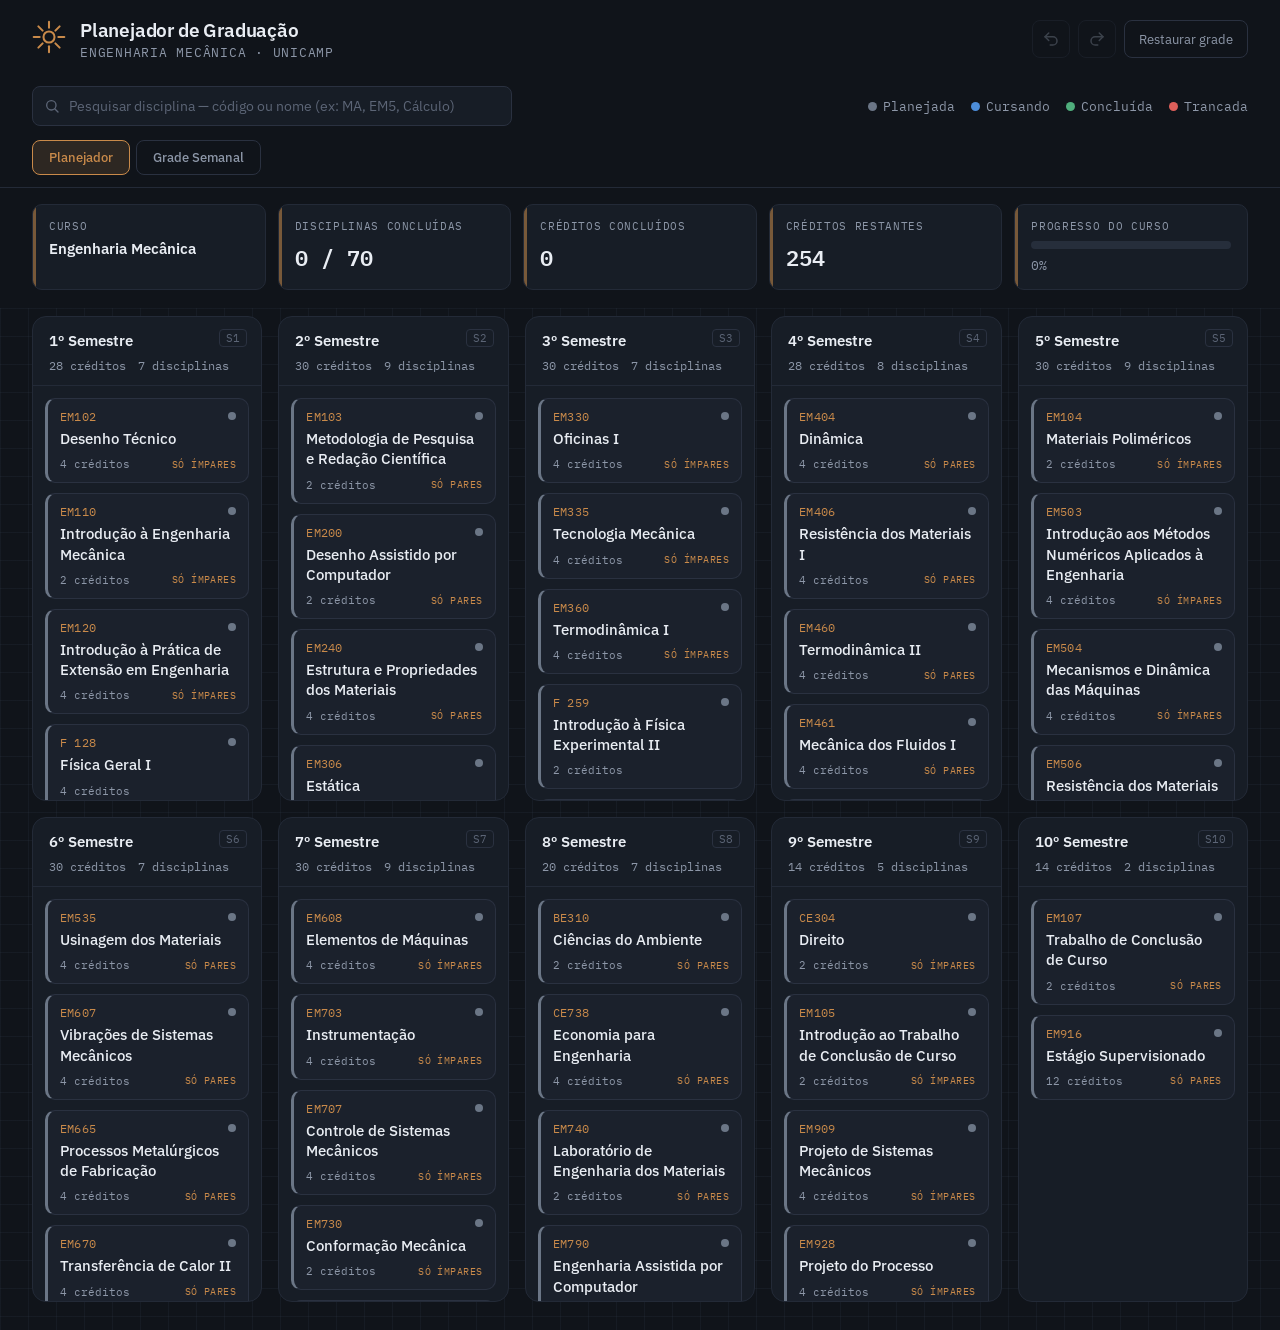
==== commit 6f42dedf: "Add files via upload" ====
--- a/ICARO/index.html
+++ b/ICARO/index.html
@@ -158,6 +158,7 @@
           <option value="trancada">Trancada</option>
         </select>
       </div>
+      <p class="modal-restricao" id="modal-restricao"></p>
     </div>
 
     <div class="modal-section">
--- a/ICARO/style.css
+++ b/ICARO/style.css
@@ -213,6 +213,11 @@
 .column.drag-over{
   border-color: var(--accent-steel);
   background: var(--bg-panel-2);
+}
+.column.drag-invalid{
+  border-color: var(--status-trancada);
+  background: var(--bg-panel-2);
+  box-shadow: inset 0 0 0 1px var(--status-trancada);
 }
 
 .column-header{
@@ -299,12 +304,16 @@
 .card-status-dot[data-status="concluida"]{ background: var(--status-concluida); }
 .card-status-dot[data-status="trancada"]{ background: var(--status-trancada); }
 
-.card-nome{ font-size: 13px; line-height:1.35; margin: 5px 0 8px; color: var(--text-primary); }
+.card-nome{ font-size: 15px; line-height:1.35; margin: 5px 0 8px; color: var(--text-primary); font-weight: 500; }
 .card-bottom{ display:flex; justify-content:space-between; align-items:center; }
 .card-creditos{ font-family: var(--font-mono); font-size: 11px; color: var(--text-secondary); }
 .card-eletiva-tag{
   font-size: 9.5px; text-transform: uppercase; letter-spacing: 0.05em;
   color: var(--accent-steel); font-family: var(--font-mono);
+}
+.card-restricao-tag{
+  font-size: 9.5px; text-transform: uppercase; letter-spacing: 0.05em;
+  color: var(--accent-brass); font-family: var(--font-mono);
 }
 .card.highlight-match{ box-shadow: 0 0 0 2px var(--accent-brass); }
 .card.hide{ display:none; }
@@ -381,6 +390,12 @@
   padding: 8px 10px; border-radius: 6px; font-size: 13px; font-family: var(--font-display);
   min-height: 40px;
 }
+
+.modal-restricao{
+  display:none; margin: -12px 0 20px; font-size: 12px; font-family: var(--font-mono);
+  color: var(--accent-brass);
+}
+.modal-restricao.show{ display:block; }
 
 .modal-grid{
   display:grid; grid-template-columns: 1fr 1fr; gap: 14px 18px;
@@ -485,7 +500,7 @@
   .board-dots{ display: flex; }
 
   .card{ padding: 13px 14px 14px; } /* alvo de toque maior */
-  .card-nome{ font-size: 13.5px; }
+  .card-nome{ font-size: 14.5px; }
 
   .modal-panel{ width: 100vw; max-width: 100vw; padding: 20px 18px 26px; }
   .modal-nome{ font-size: 19px; }
@@ -560,7 +575,7 @@
 .gs-catalogo-item-info{ display:flex; flex-direction:column; gap:1px; min-width:0; }
 .gs-catalogo-codigo{ font-family: var(--font-mono); font-size: 11px; color: var(--accent-brass); }
 .gs-catalogo-nome{
-  font-size: 11.5px; color: var(--text-primary); white-space:nowrap; overflow:hidden; text-overflow:ellipsis;
+  font-size: 13px; color: var(--text-primary); white-space:nowrap; overflow:hidden; text-overflow:ellipsis;
   max-width: 180px;
 }
 .gs-btn-add{
@@ -606,9 +621,9 @@
   display:flex; flex-direction:column; gap:1px; overflow:hidden; z-index: 2;
 }
 
-.gs-card-codigo{ font-family: var(--font-mono); font-weight:700; font-size: 11.5px; line-height:1.2; }
+.gs-card-codigo{ font-family: var(--font-mono); font-weight:700; font-size: 12px; line-height:1.2; }
 .gs-card-materia{
-  font-size: 10.5px; line-height: 1.25; color: var(--text-primary); opacity: .92;
+  font-size: 11.5px; font-weight: 500; line-height: 1.28; color: var(--text-primary); opacity: .95;
   display:-webkit-box; -webkit-line-clamp: 2; -webkit-box-orient: vertical; overflow:hidden;
 }
 .gs-card-pool .gs-card-materia{ -webkit-line-clamp: 1; }
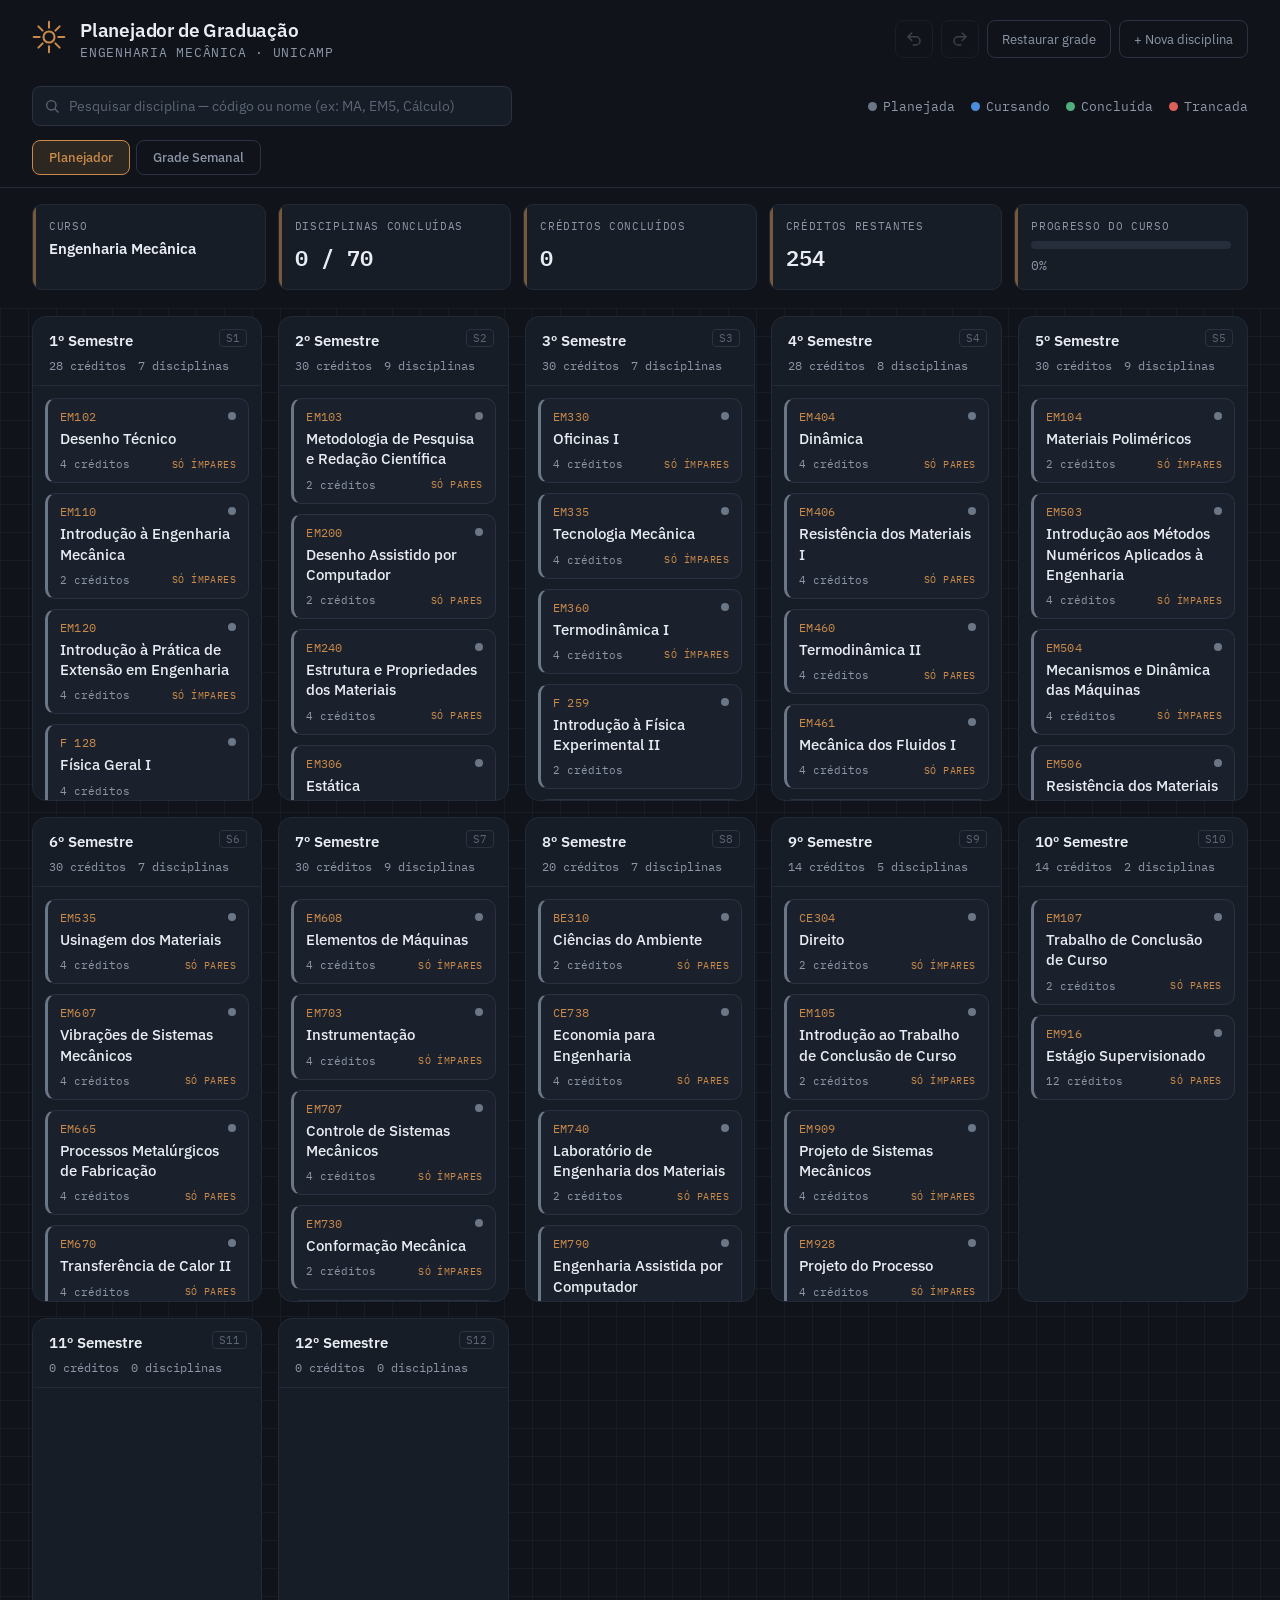
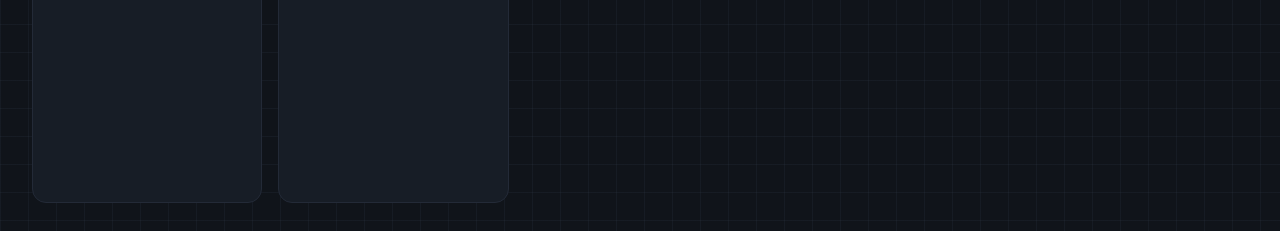
==== commit 5aac8abc: "Add files via upload" ====
--- a/ICARO/index.html
+++ b/ICARO/index.html
@@ -42,6 +42,7 @@
         <svg viewBox="0 0 24 24" width="18" height="18" fill="none" stroke="currentColor" stroke-width="2" stroke-linecap="round" stroke-linejoin="round"><path d="m15 14 5-5-5-5"/><path d="M20 9H9.5a5.5 5.5 0 0 0 0 11H13"/></svg>
       </button>
       <button id="btn-reset" class="btn-ghost" title="Restaurar grade original">Restaurar grade</button>
+      <button id="btn-nova-disciplina" class="btn-ghost" title="Adicionar uma nova disciplina">+ Nova disciplina</button>
     </div>
   </header>
 
@@ -161,6 +162,8 @@
       <p class="modal-restricao" id="modal-restricao"></p>
     </div>
 
+    <button class="modal-excluir" id="modal-excluir">Excluir disciplina</button>
+
     <div class="modal-section">
       <h3 class="modal-section-title">Informações</h3>
       <div class="modal-grid">
@@ -193,13 +196,83 @@
   </aside>
 </div>
 
-<div class="toast" id="toast"></div>
+<div class="toast" id="toast"></div>
+
+<!-- ===================== MODAL: NOVA DISCIPLINA ===================== -->
+<div class="modal-overlay" id="form-overlay">
+  <aside class="modal-panel" id="form-panel" role="dialog" aria-modal="true" aria-labelledby="form-titulo">
+    <button class="modal-close" id="form-close" aria-label="Fechar">✕</button>
+    <h2 class="modal-nome" id="form-titulo">Nova disciplina</h2>
+    <p class="form-dica">Adicione uma disciplina que não está na grade padrão — útil para eletivas específicas, disciplinas de outros cursos, ou o que vier depois do currículo (11º/12º semestre).</p>
+
+    <form id="form-nova-disciplina" class="form-nova-disciplina" novalidate>
+      <label class="form-field">
+        <span>Código (sigla)</span>
+        <input type="text" id="form-codigo" required maxlength="14" placeholder="Ex: EM999">
+      </label>
+
+      <label class="form-field">
+        <span>Nome</span>
+        <input type="text" id="form-nome" required placeholder="Nome da disciplina">
+      </label>
+
+      <div class="form-row">
+        <label class="form-field">
+          <span>Créditos</span>
+          <input type="number" id="form-creditos" min="1" max="30" required value="4">
+        </label>
+        <label class="form-field">
+          <span>Semestre</span>
+          <select id="form-semestre"></select>
+        </label>
+      </div>
+
+      <div class="form-row">
+        <label class="form-field">
+          <span>Tipo</span>
+          <select id="form-tipo">
+            <option value="Obrigatória">Obrigatória</option>
+            <option value="Eletiva">Eletiva</option>
+          </select>
+        </label>
+        <label class="form-field">
+          <span>Período de oferecimento</span>
+          <select id="form-restricao">
+            <option value="">Qualquer semestre</option>
+            <option value="impar">Só semestres ímpares</option>
+            <option value="par">Só semestres pares</option>
+          </select>
+        </label>
+      </div>
+
+      <label class="form-field">
+        <span>Departamento / Instituto</span>
+        <input type="text" id="form-departamento" placeholder="Ex: Engenharia Mecânica (FEM)">
+      </label>
+
+      <label class="form-field">
+        <span>Pré-requisitos (códigos separados por vírgula)</span>
+        <input type="text" id="form-prereqs" placeholder="Ex: EM306, MA211">
+      </label>
+
+      <label class="form-field">
+        <span>Ementa (opcional)</span>
+        <textarea id="form-ementa" rows="3" placeholder="Conteúdo da disciplina..."></textarea>
+      </label>
+
+      <p class="form-erro" id="form-erro"></p>
+
+      <button type="submit" class="btn-primary">Adicionar disciplina</button>
+    </form>
+  </aside>
+</div>
 
 <script src="dados.js"></script>
 <script src="storage.js"></script>
 <script src="historico.js"></script>
 <script src="dragdrop.js"></script>
 <script src="modal.js"></script>
+<script src="disciplina-form.js"></script>
 <script src="ui.js"></script>
 <script src="grade-semanal.js"></script>
 <script src="script.js"></script>
--- a/ICARO/style.css
+++ b/ICARO/style.css
@@ -396,6 +396,56 @@
   color: var(--accent-brass);
 }
 .modal-restricao.show{ display:block; }
+
+.modal-excluir{
+  display:none; width:100%; margin-top: 10px;
+  background: transparent; border: 1px solid var(--status-trancada);
+  color: var(--status-trancada); padding: 10px 14px; border-radius: 8px;
+  font-family: var(--font-display); font-size: 13px; cursor:pointer;
+  transition: all .15s ease;
+}
+.modal-excluir.show{ display:block; }
+.modal-excluir:hover{ background: var(--status-trancada); color: var(--bg-panel); }
+
+/* ===================== FORM: NOVA DISCIPLINA ===================== */
+
+.form-dica{
+  font-size: 12.5px; color: var(--text-secondary); line-height:1.5; margin: 0 0 20px;
+}
+.form-nova-disciplina{ display:flex; flex-direction:column; gap:14px; }
+.form-row{ display:flex; gap:14px; }
+.form-row .form-field{ flex:1; min-width:0; }
+.form-field{ display:flex; flex-direction:column; gap:6px; }
+.form-field span{
+  font-size: 11px; text-transform: uppercase; letter-spacing: 0.05em;
+  color: var(--text-faint); font-family: var(--font-mono);
+}
+.form-field input,
+.form-field select,
+.form-field textarea{
+  background: var(--bg-card); border:1px solid var(--border); color: var(--text-primary);
+  padding: 9px 11px; border-radius: 7px; font-size: 13.5px; font-family: var(--font-display);
+  min-height: 40px; width: 100%;
+}
+.form-field textarea{ min-height: unset; resize: vertical; }
+.form-field input:focus,
+.form-field select:focus,
+.form-field textarea:focus{ outline:none; border-color: var(--accent-steel); }
+
+.form-erro{
+  display:none; font-size: 12.5px; color: var(--status-trancada);
+  background: rgba(220,80,80,0.08); border: 1px solid var(--status-trancada);
+  padding: 8px 10px; border-radius: 7px; margin:0;
+}
+.form-erro.show{ display:block; }
+
+.btn-primary{
+  background: var(--accent-brass); border:none; color: var(--bg-panel);
+  padding: 11px 16px; border-radius: 8px; font-weight:600;
+  font-family: var(--font-display); font-size: 13.5px; cursor:pointer;
+  transition: filter .15s ease; margin-top: 4px;
+}
+.btn-primary:hover{ filter: brightness(1.08); }
 
 .modal-grid{
   display:grid; grid-template-columns: 1fr 1fr; gap: 14px 18px;
